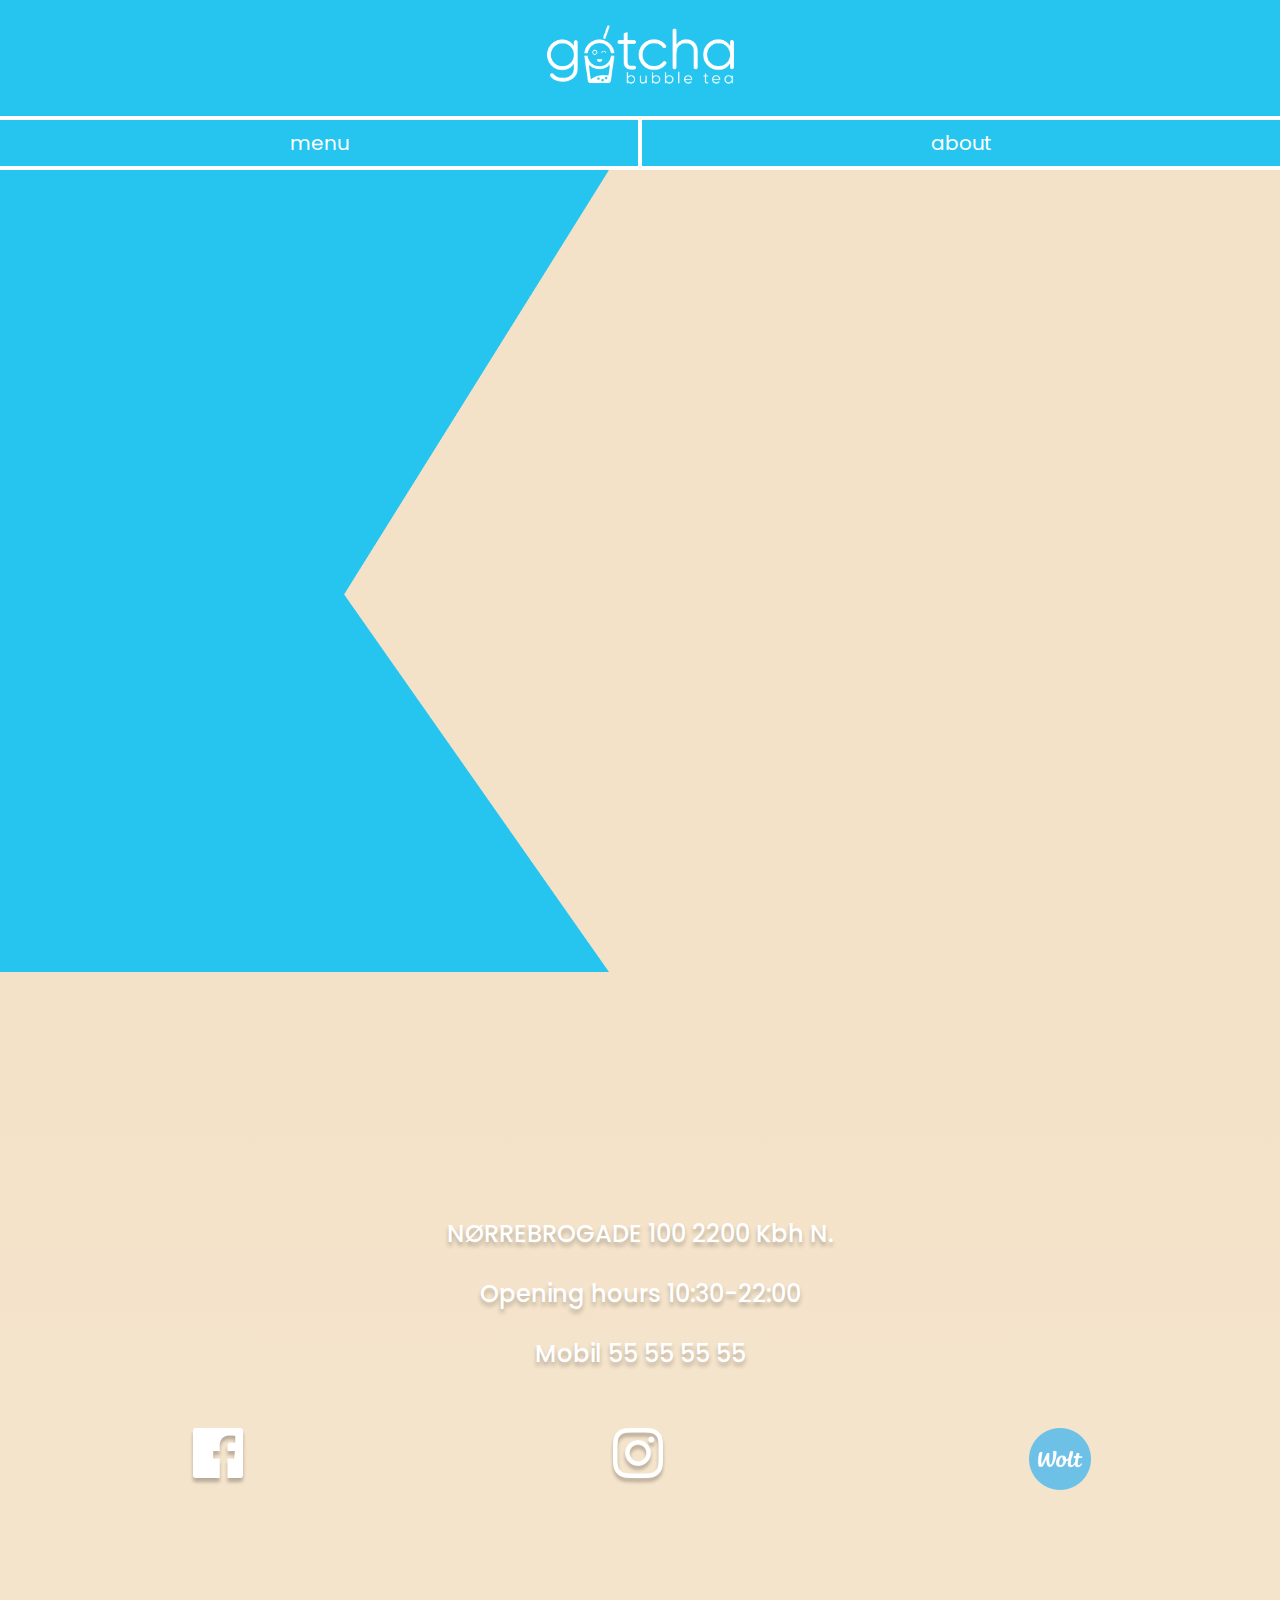
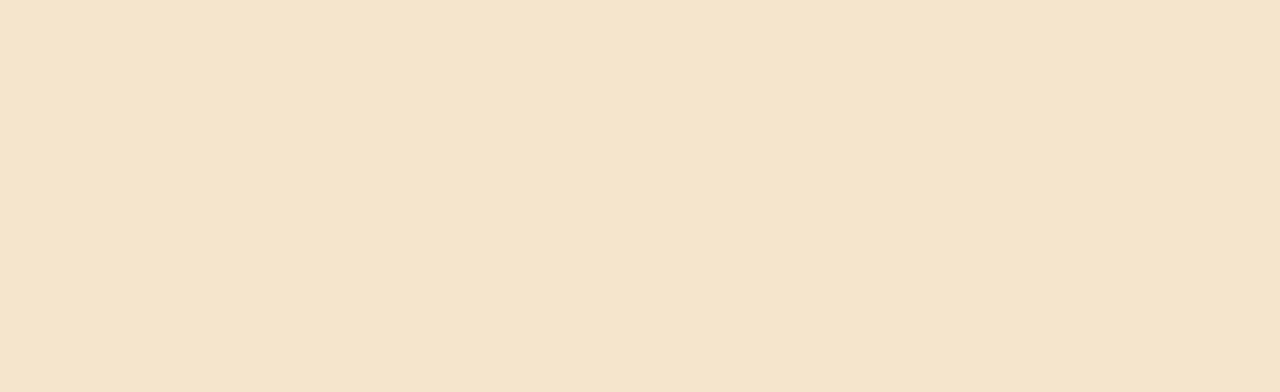
==== index.html @ 1136ea2b "video-section" ====
<!DOCTYPE html>
<html lang="en">
  <head>
    <meta charset="UTF-8" />
    <meta http-equiv="X-UA-Compatible" content="IE=edge" />
    <meta name="viewport" content="width=device-width, initial-scale=1.0" />
    <meta name="robots" content="noindex" />
    <link rel="preconnect" href="https://fonts.googleapis.com" />
    <link rel="preconnect" href="https://fonts.gstatic.com" crossorigin />
    <link
      href="https://fonts.googleapis.com/css2?family=Poppins&display=swap"
      rel="stylesheet"
    />

    <link rel="stylesheet" href="style.css" />
    <title>Gotcha Bubble Tea</title>
  </head>
  <body>
    <header>
      <div class="logo">
        <a href="#"><img src="images/gotcha_logo.png" alt="gotcha logo" /></a>
      </div>
      <div class="nav">
        <a class="menu" href="menu.html">menu</a>
        <a class="about" href="about.html">about</a>
      </div>
    </header>
    
    <main>
      <section class="video">
        <div class="blue_overlay">
          <p></p>
          <img src="images/blue_overlay.png" alt="" />
        </div>
        <!-- <img src="images/gotcha_store_front.png" alt="" /> -->
        <video autoplay muted loop>
          <source src="video/web_video.mp4" />
        </video>
      </section>
      <!--video END-->
    </main>

    <footer>
      <div class="gradient">
        <div class="information">
          <p>NØRREBROGADE 100 2200 Kbh N.</p>
          <p>Opening hours 10:30-22:00</p>
          <p>Mobil 55 55 55 55</p>
        </div>
        <div class="socials">
          <a href=""><img src="images/facebook.png" alt="facebook" /></a>
          <a href=""><img src="images/instagram.png" alt="instagram" /></a>
          <a href=""><img src="images/wolt-logo.png" alt="wolt" /></a>
        </div>
        <div class="map">
          <iframe
            src="https://www.google.com/maps/embed?pb=!1m18!1m12!1m3!1d2248.770672491142!2d12.549067351492369!3d55.692974703976596!2m3!1f0!2f0!3f0!3m2!1i1024!2i768!4f13.1!3m3!1m2!1s0x465253b87212df5d%3A0xa133a0688fe83d0d!2sGotcha%20Bubble%20Tea!5e0!3m2!1sen!2sdk!4v1653662484175!5m2!1sen!2sdk"
            width="600"
            height="450"
            style="border: 0"
            allowfullscreen=""
            loading="lazy"
            referrerpolicy="no-referrer-when-downgrade"
          ></iframe>
        </div>
      </div>
    </footer>
  </body>
</html>
---- style.css ----
* {
    margin: 0;
    padding: 0;
    box-sizing: border-box;
    font-family: "Poppins", sans-serif;
  }
  
  :root {
    --gotchaBlue: #25c5f0;
    --boardBlack: #1b1b1b;
    --white: #ffffff;
    --milkTea: #f4e2c8;
  }
  
  /* HEADER */
  body {
    background-color: var(--milkTea);
  }
  
  header {
    background-color: var(--gotchaBlue);
    border-bottom: 4px solid var(--white);
  }
  
  header .logo {
    display: flex;
    justify-content: center;
    width: 100%;
    border-bottom: 4px solid var(--white);
  }
  
  header img {
    width: 375px;
    padding: 0 5rem;
  }
  
  header a {
    text-decoration: none;
    color: var(--white);
  }
  
  header .nav {
    width: 100%;
    display: flex;
    justify-content: space-around;
  }
  
  header .nav a {
    font-size: 20px;
    padding: 0.5rem 0;
    width: 50%;
    display: flex;
    justify-content: space-around;
  }
  
  header .menu {
    border-right: 2px solid var(--white);
  }
  
  header .about {
    border-left: 2px solid var(--white);
  }

  /* FOOTER */

footer {
    background-image: url(images/wood.jpg);
    background-repeat: no-repeat;
    background-size: 200% 200%;
    color: white;
    font-family: "Poppins";
    font-style: normal;
    font-weight: 500;
    font-size: 24px;
    line-height: 36px;
    text-align: center;
  }
  
  footer .gradient {
    background: linear-gradient(
      180deg,
      var(--milkTea) 0%,
      rgba(255, 255, 255, 0.08) 30%
    );
    height: 100%;
  }
  
  footer .information {
    margin-top: 0.5rem;
    padding-top: 5rem;
    text-shadow: 0px 4px 4px rgba(0, 0, 0, 0.25);
    width: 65%;
    margin: 0 auto;
  }
  
  footer .information p {
    margin-bottom: 1.5rem;
  }
  
  footer .socials {
    display: flex;
    flex-direction: row;
    justify-content: space-around;
    gap: 2rem;
    padding: 2rem 1.5rem;
    width: 100%;
  }
  
  footer .map {
    margin: 0 2rem;
  }
  
  footer .map iframe {
    width: 100%;
  }
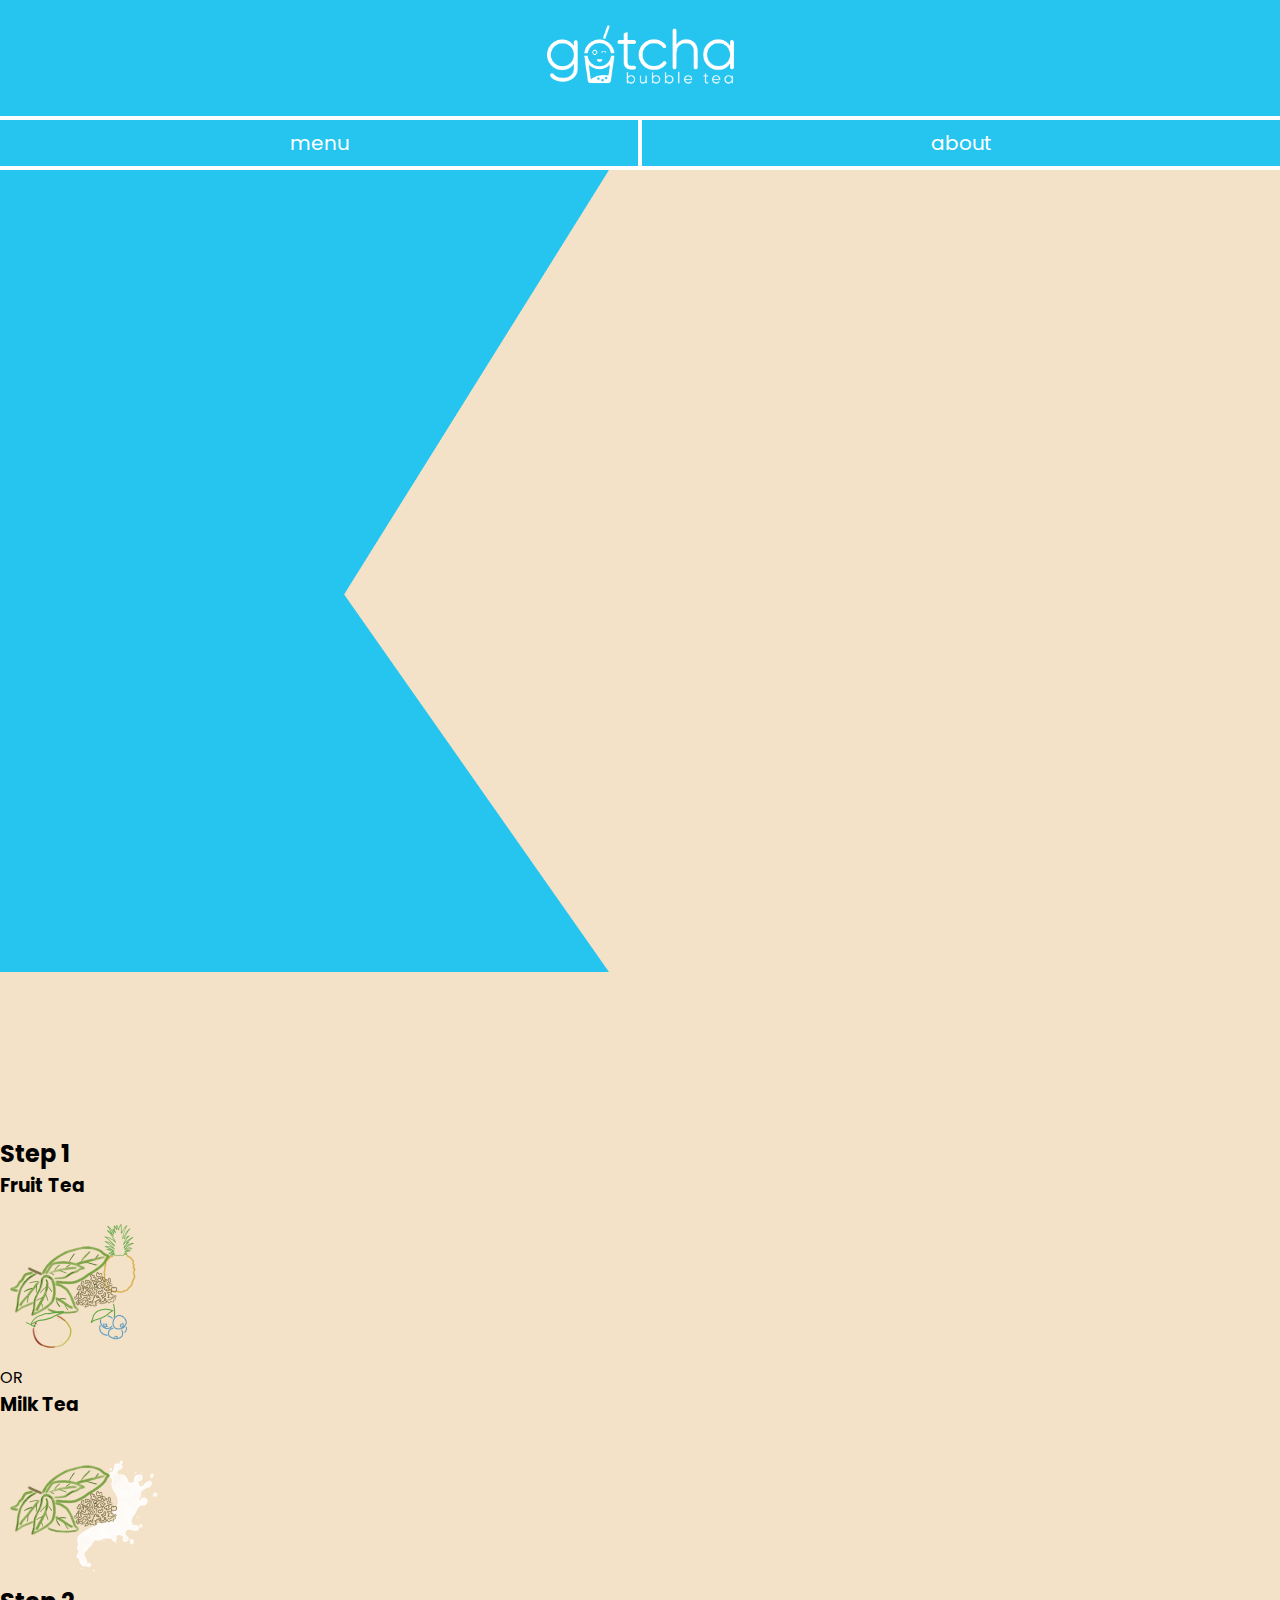
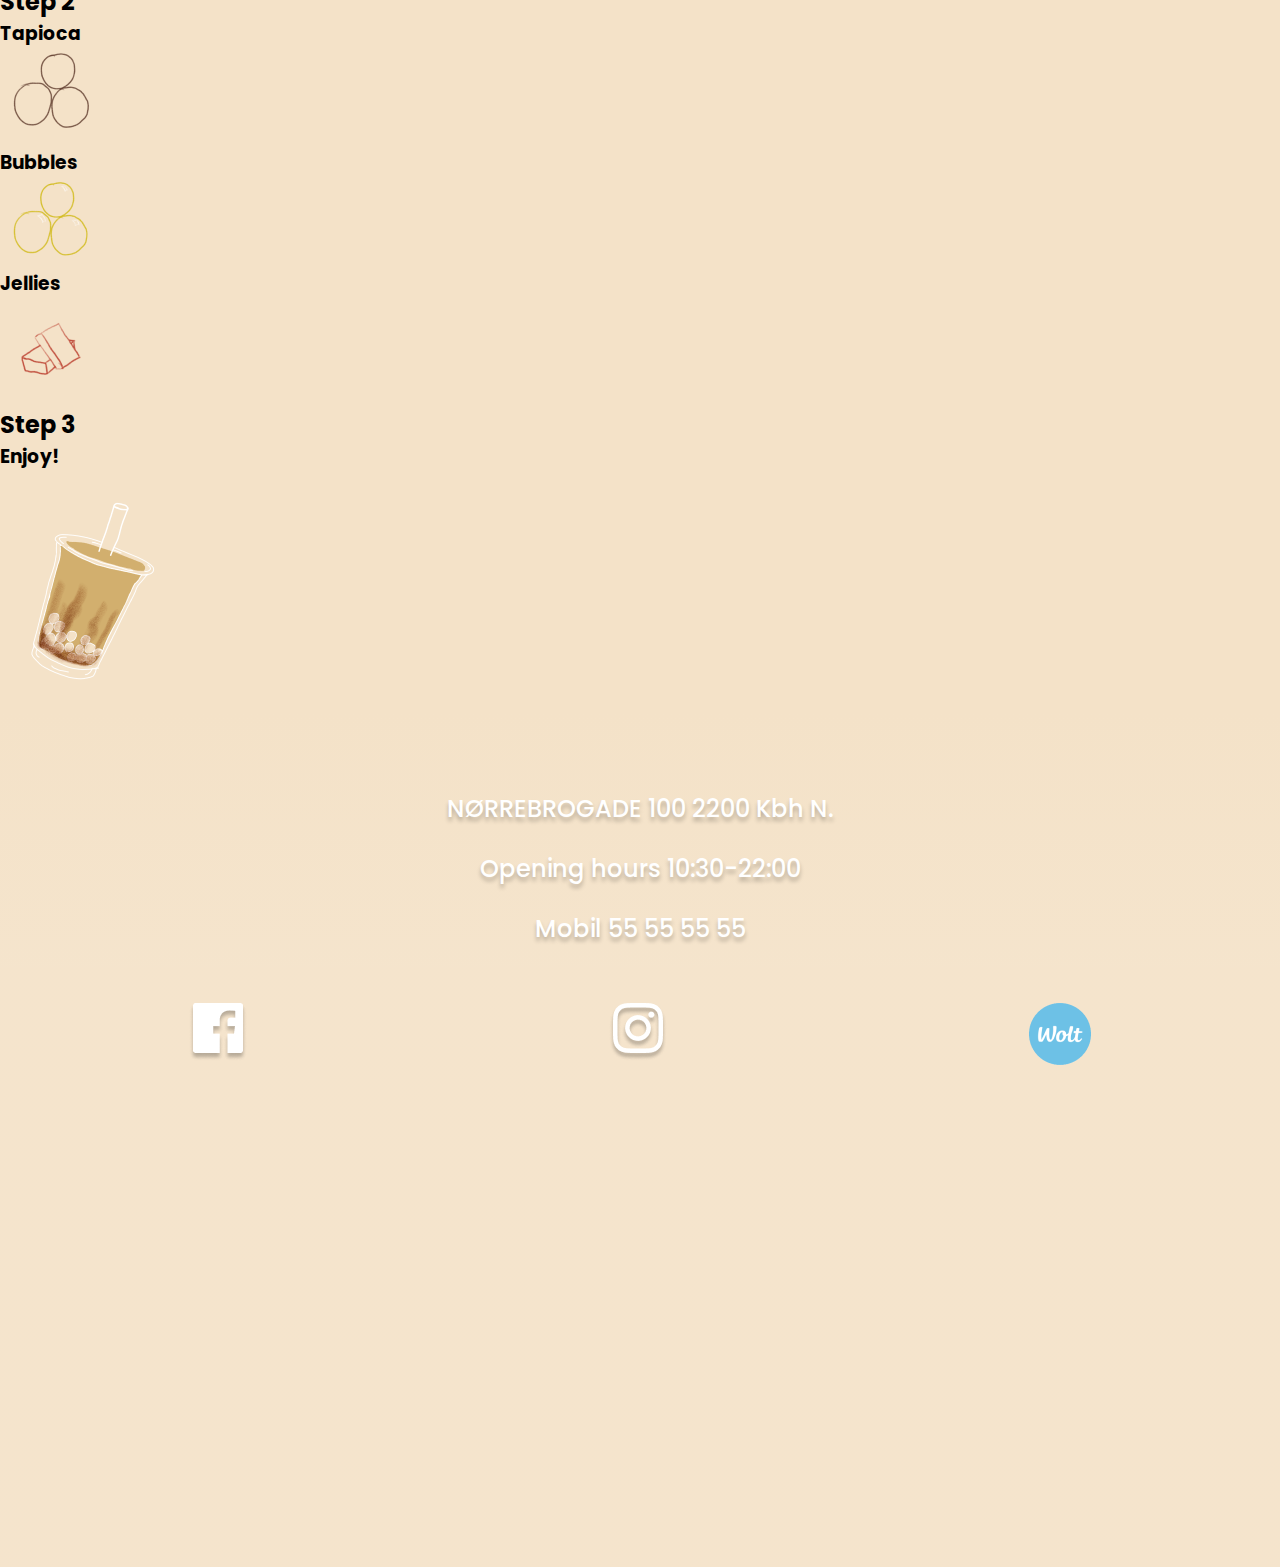
==== commit 4e3535e2: "how-it-works" ====
--- a/index.html
+++ b/index.html
@@ -25,7 +25,7 @@
         <a class="about" href="about.html">about</a>
       </div>
     </header>
-    
+
     <main>
       <section class="video">
         <div class="blue_overlay">
@@ -38,7 +38,82 @@
         </video>
       </section>
       <!--video END-->
+
+      <section class="how-it-works">
+        <!-- <div>
+          <img src="images/how_it_works.png" alt="" />
+        </div> -->
+        <div class="steps step1">
+          <div class="h_background h_step">
+            <h2>Step 1</h2>
+          </div>
+          <div class="fruit_milk">
+            <div>
+              <div class="">
+                <h3>Fruit Tea</h3>
+              </div>
+
+              <img src="images/fruit_tea.png" alt="fruit tea illustration" />
+            </div>
+            <span class="or">OR</span>
+            <div>
+              <div class="">
+                <h3>Milk Tea</h3>
+              </div>
+              <img src="images/milk_tea.png" alt="milk tea illustration" />
+            </div>
+          </div>
+        </div>
+
+        <div class="steps step2">
+          <div class="h_background h_step">
+            <h2>Step 2</h2>
+          </div>
+          <div class="toppings">
+            <div>
+              <div class="">
+                <h3>Tapioca</h3>
+              </div>
+
+              <img src="images/tapioca.png" alt="fruit tea illustration" />
+            </div>
+            <div>
+              <div class="">
+                <h3>Bubbles</h3>
+              </div>
+              <img src="images/peach_bubbles.png" alt="milk tea illustration" />
+            </div>
+            <div>
+              <div class="">
+                <h3>Jellies</h3>
+              </div>
+              <img
+                src="images/raspberry_jelly.png"
+                alt="milk tea illustration"
+              />
+            </div>
+          </div>
+        </div>
+
+        <div class="steps step3">
+          <div class="h_background h_step">
+            <h2>Step 3</h2>
+          </div>
+          <div class="enjoy">
+            <h3>Enjoy!</h3>
+            <img
+              src="images/enjoy_bubble_tea.png"
+              alt="bubble tea illustration"
+            />
+          </div>
+        </div>
+
+        <!--how-it-works END-->
+      </section>
+
     </main>
+
+
 
     <footer>
       <div class="gradient">
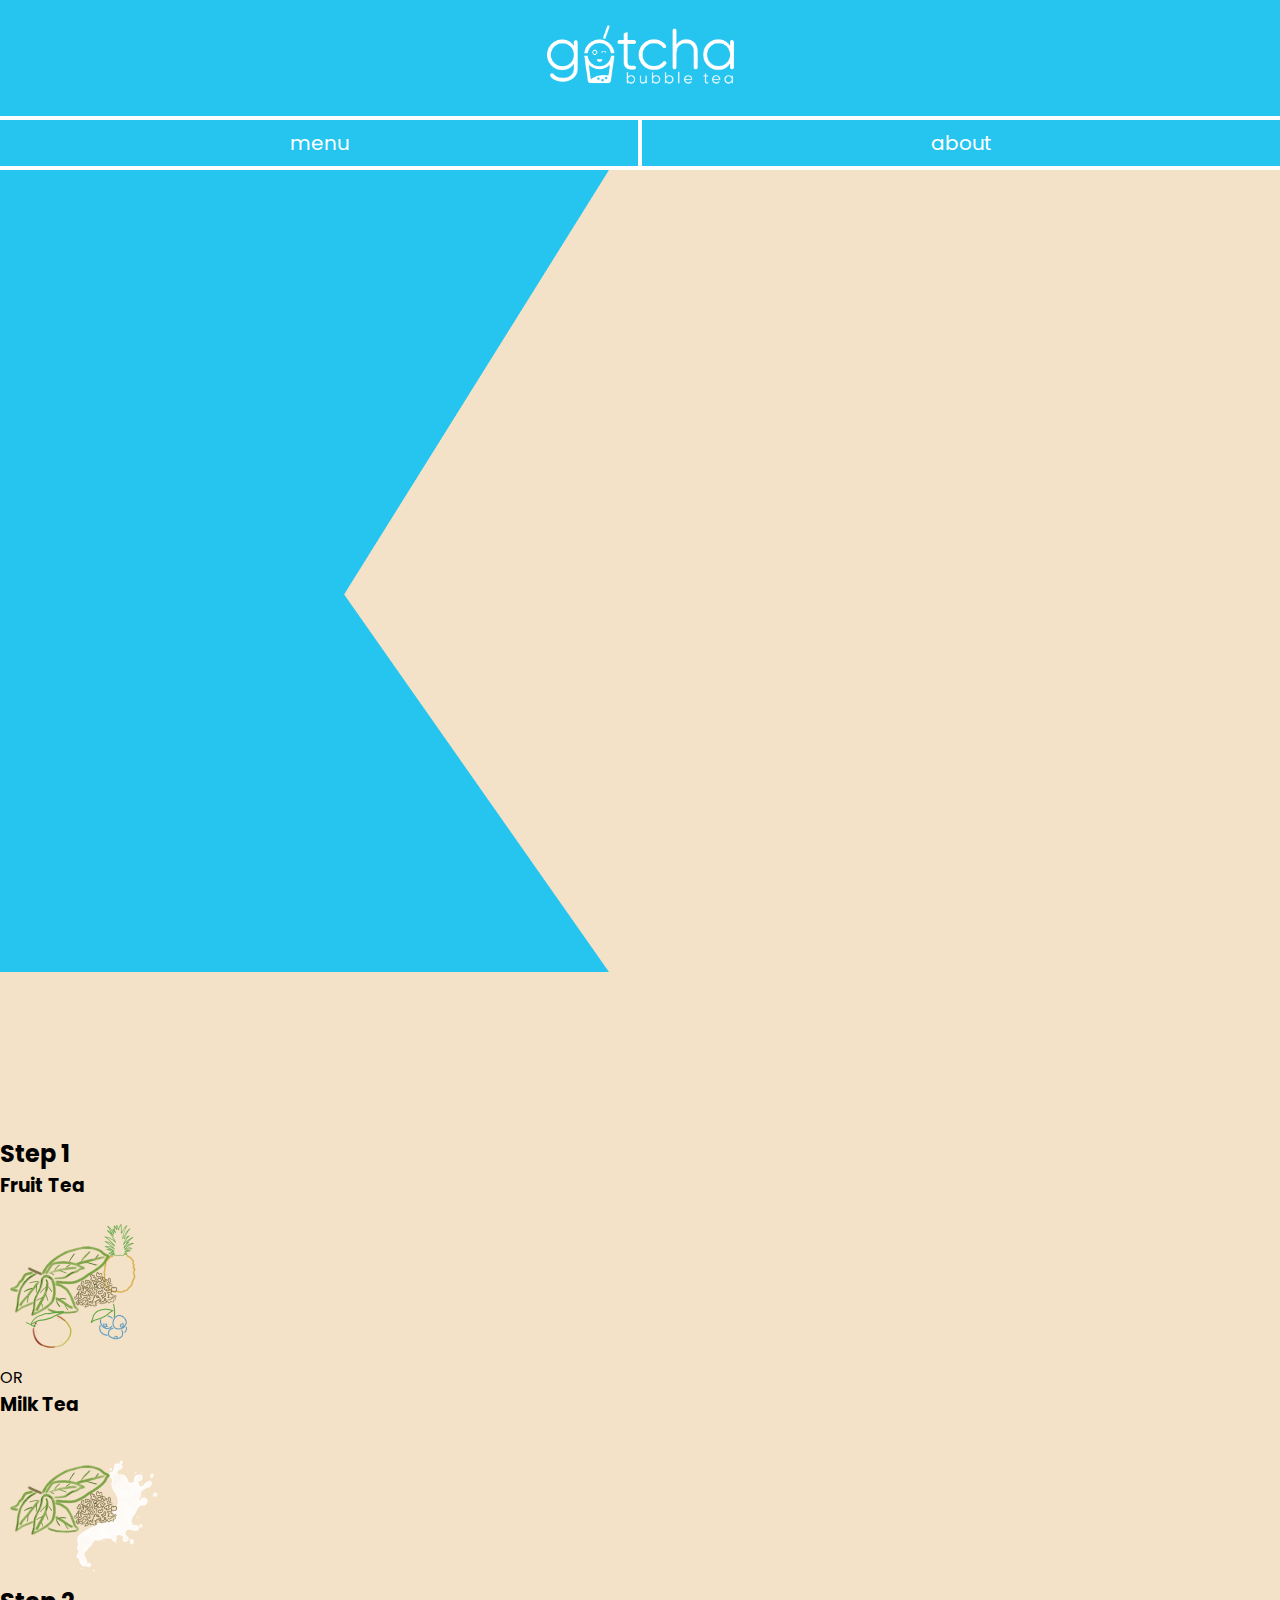
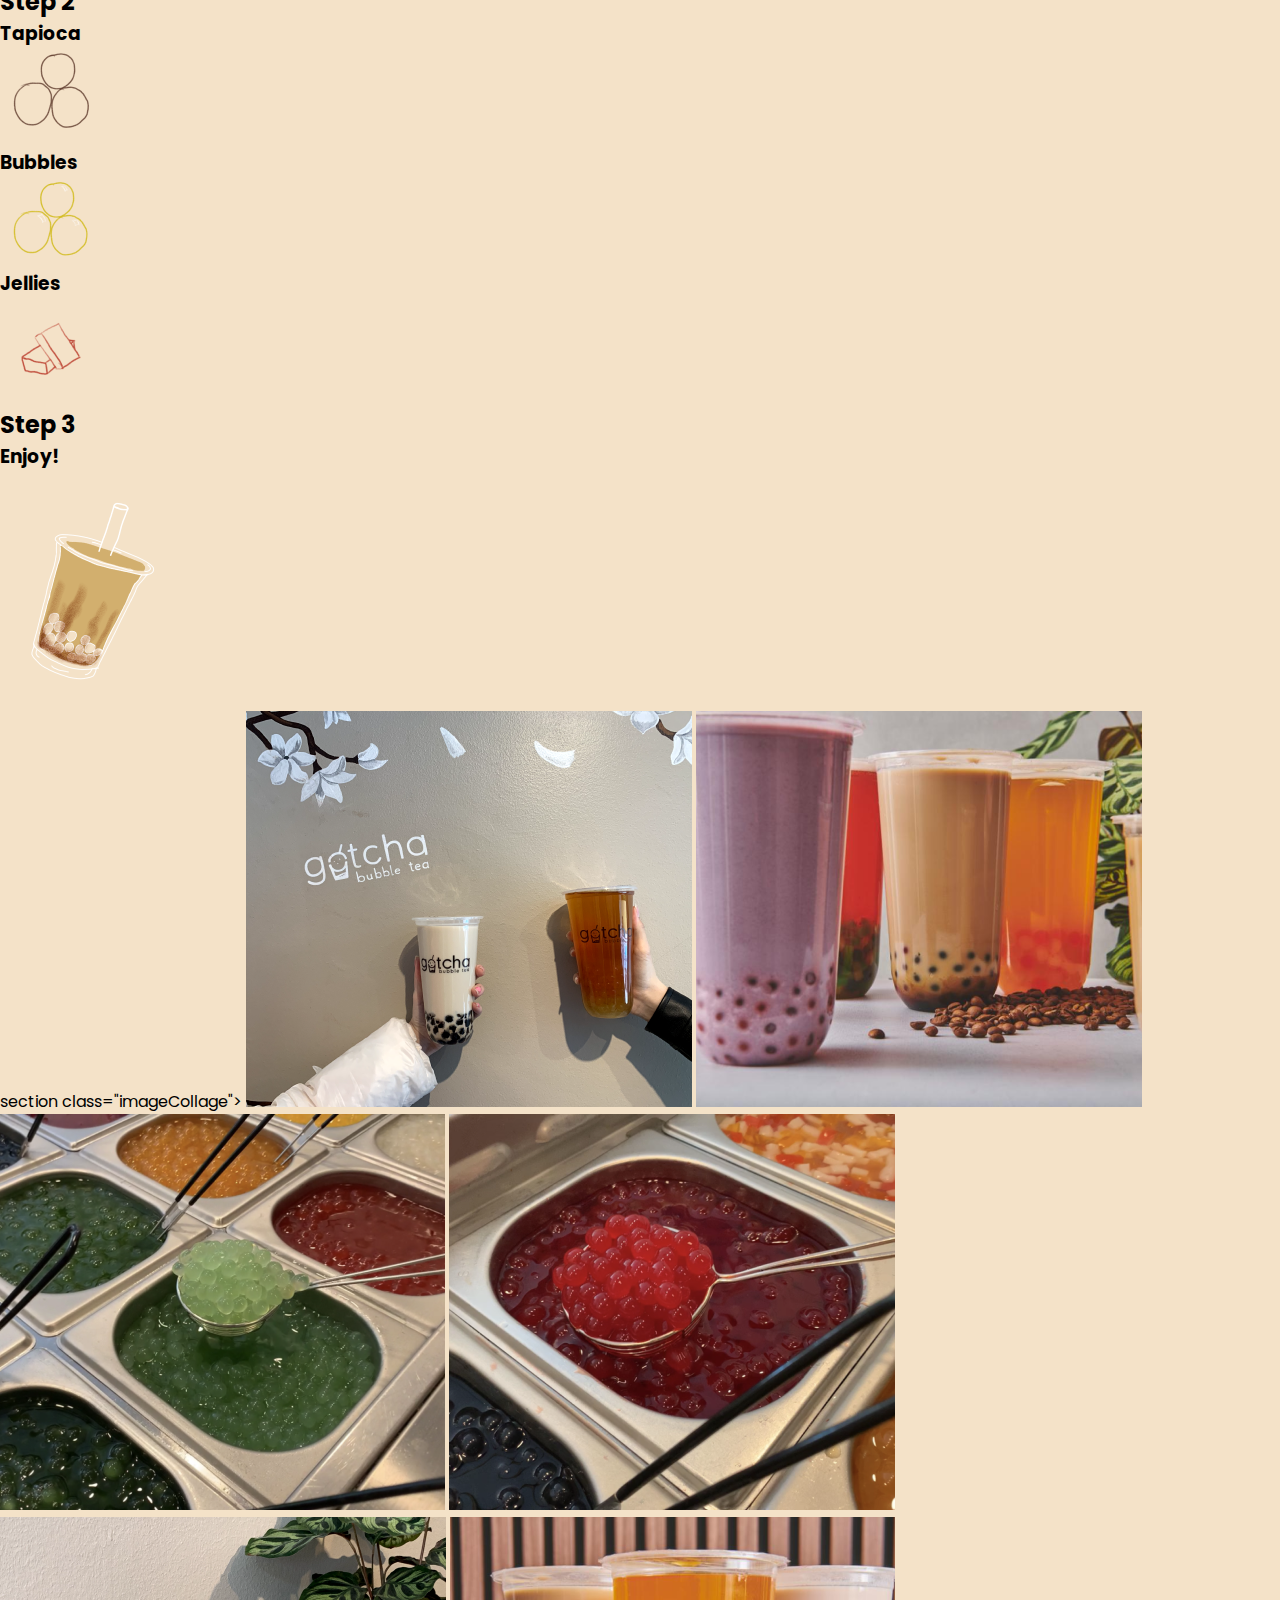
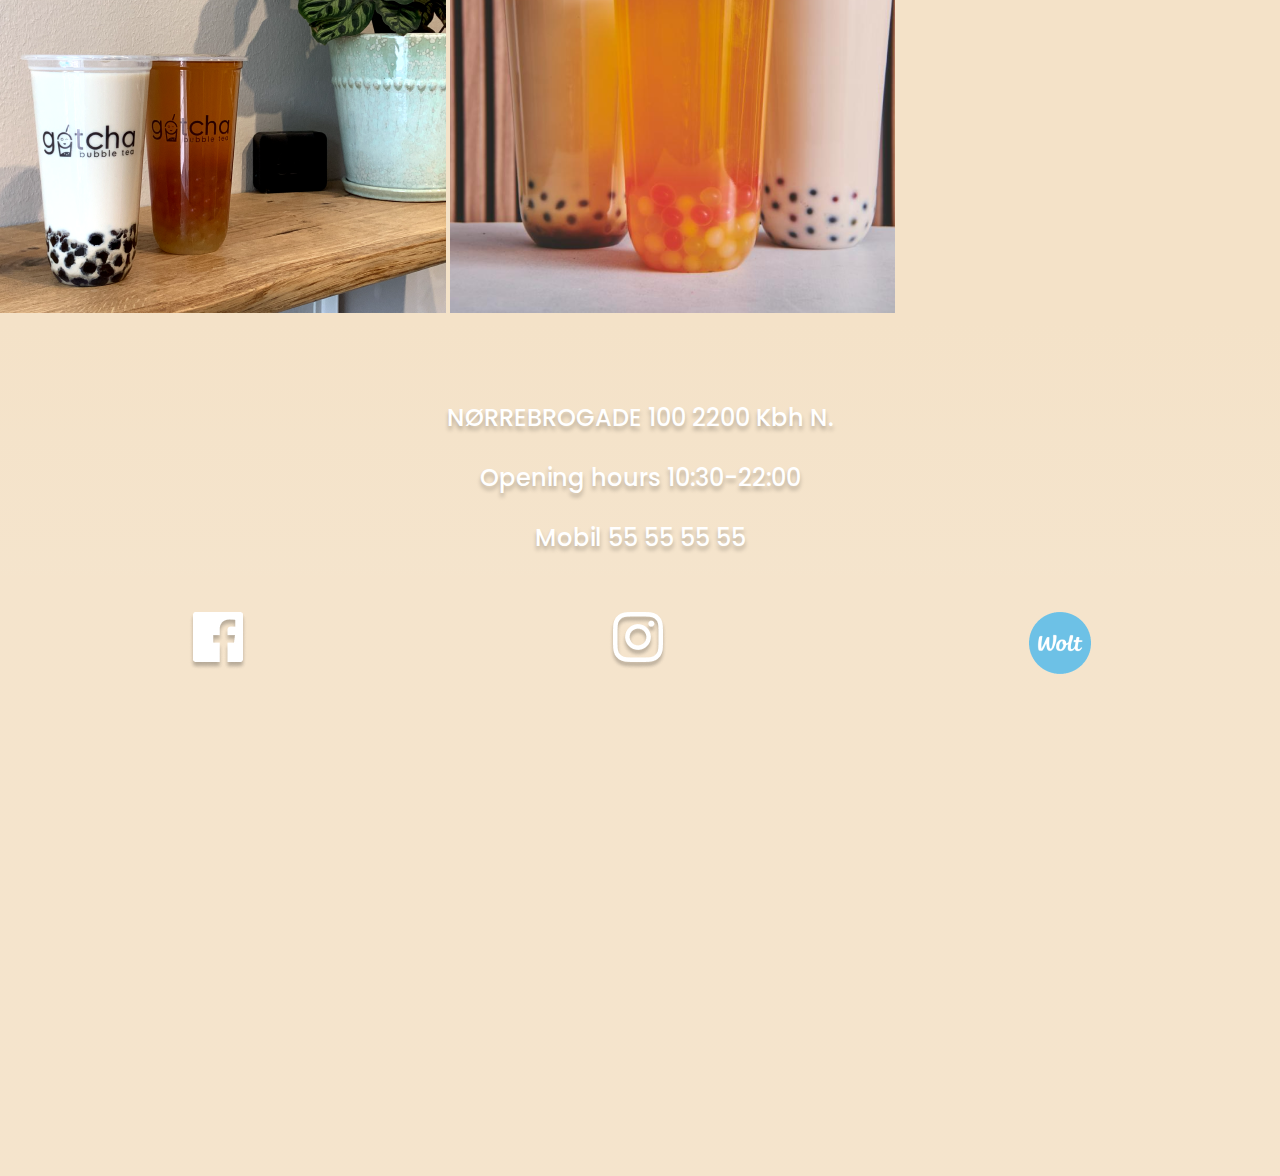
==== commit 36106998: "imageCollage" ====
--- a/index.html
+++ b/index.html
@@ -111,6 +111,16 @@
         <!--how-it-works END-->
       </section>
 
+      section class="imageCollage">
+        <img src="images/collage1.png" alt="" />
+        <img src="images/collage2.png" alt="" />
+        <img src="images/collage3.png" alt="" />
+        <img src="images/collage4.png" alt="" />
+        <img src="images/collage5.png" alt="" />
+        <img src="images/collage6.png" alt="" />
+      </section>
+      <!--imageCollage END-->
+
     </main>
 
 
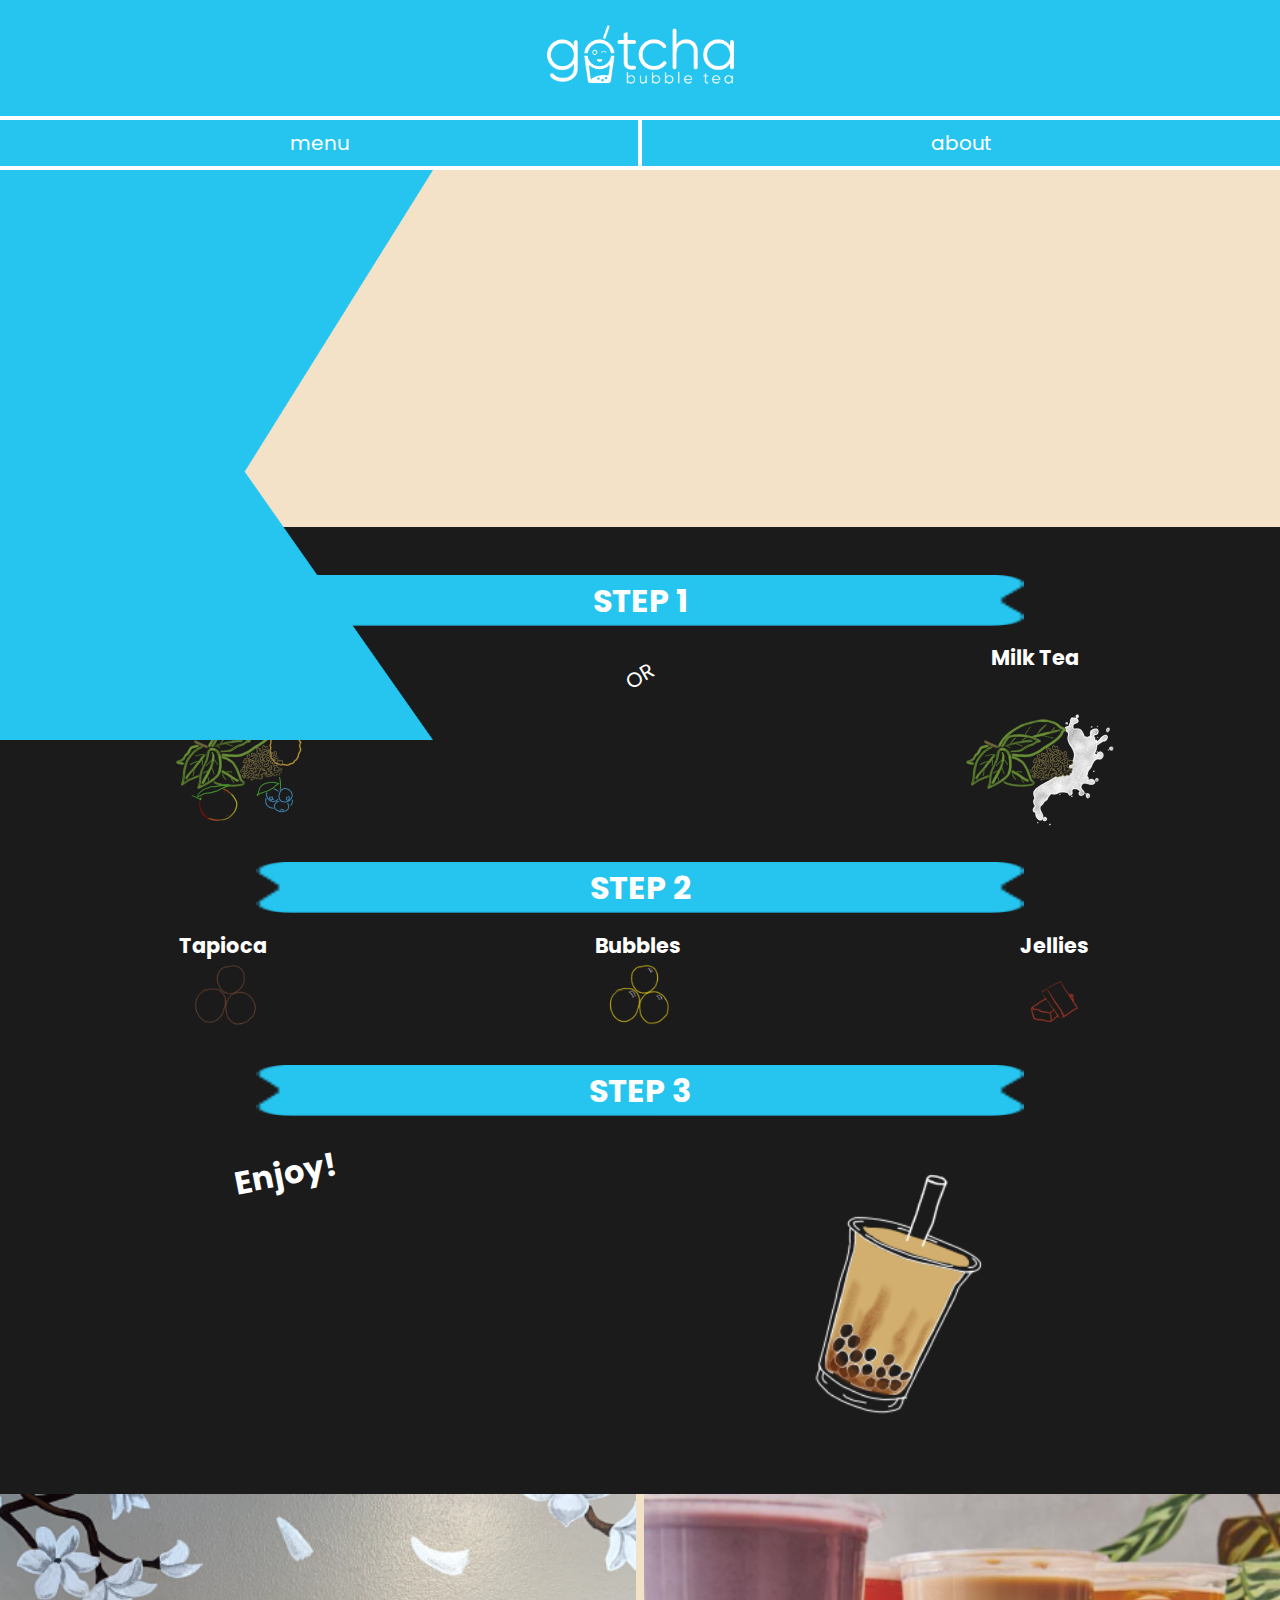
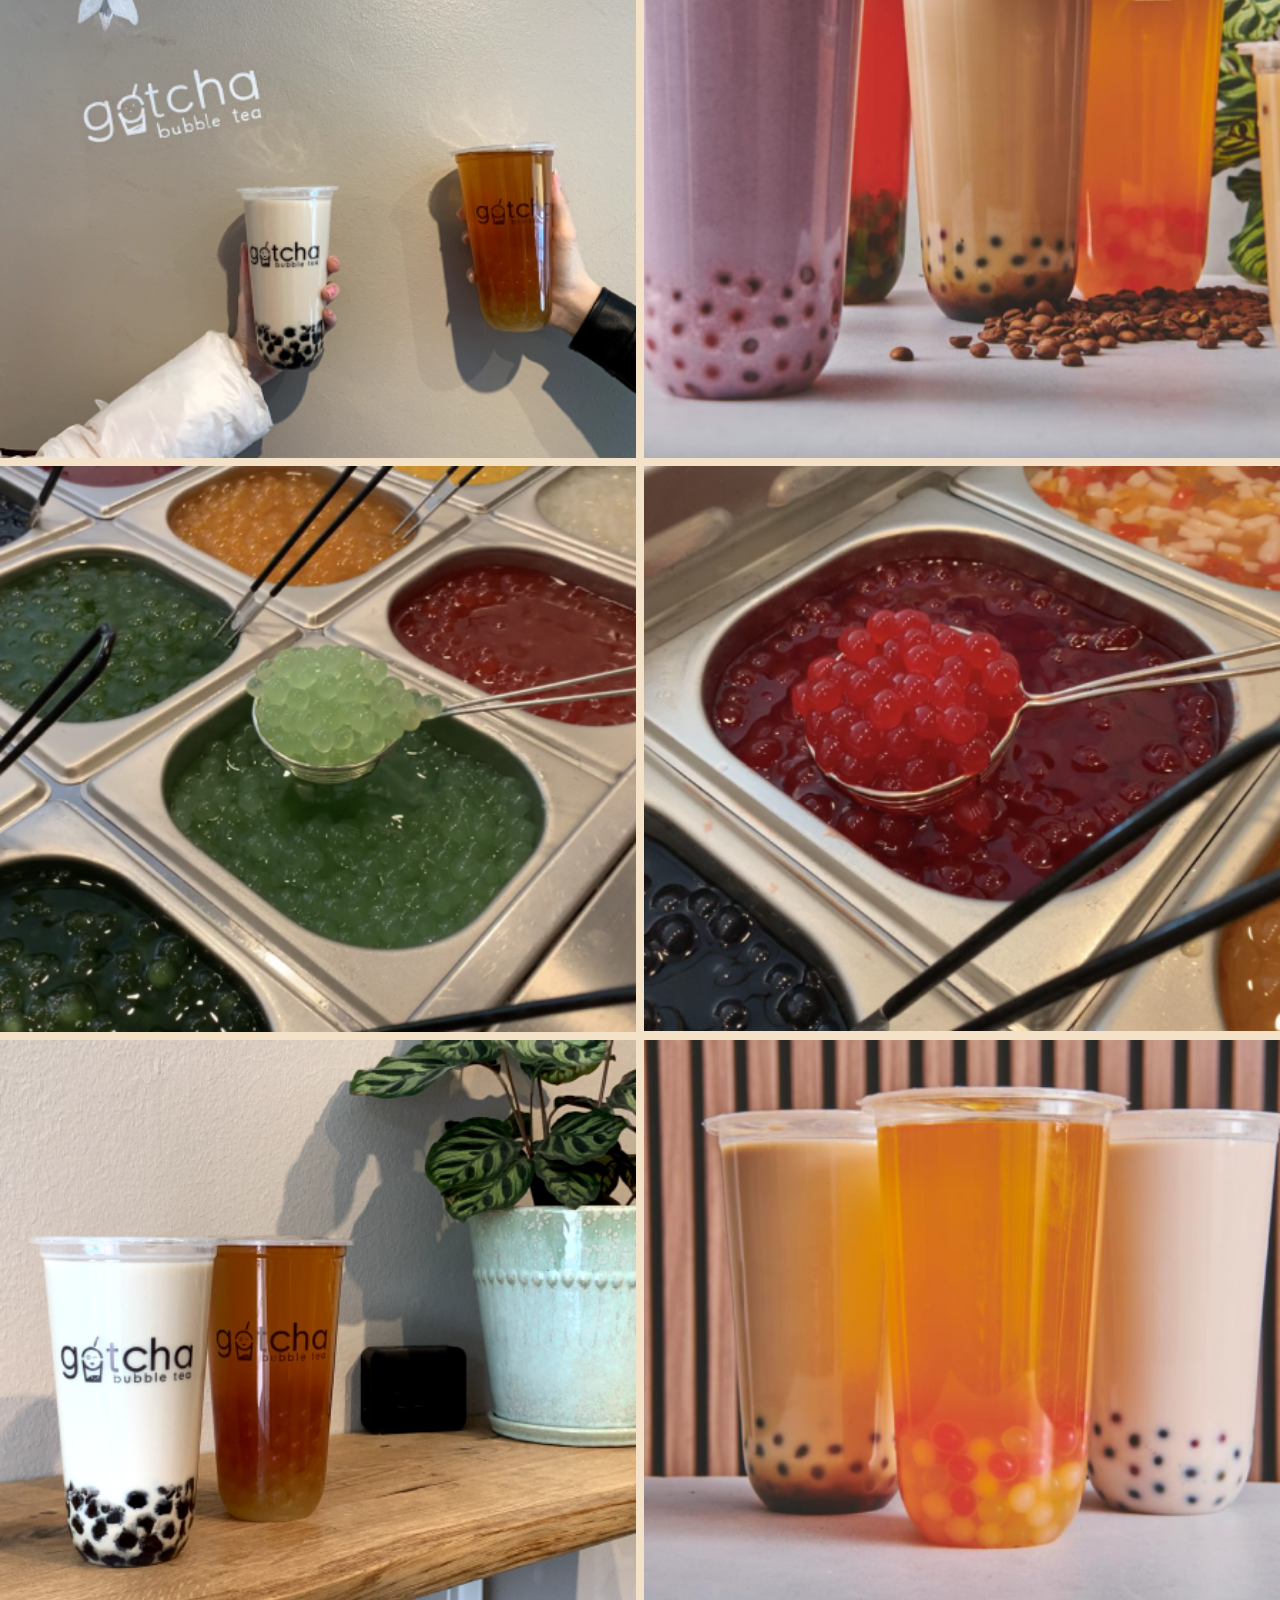
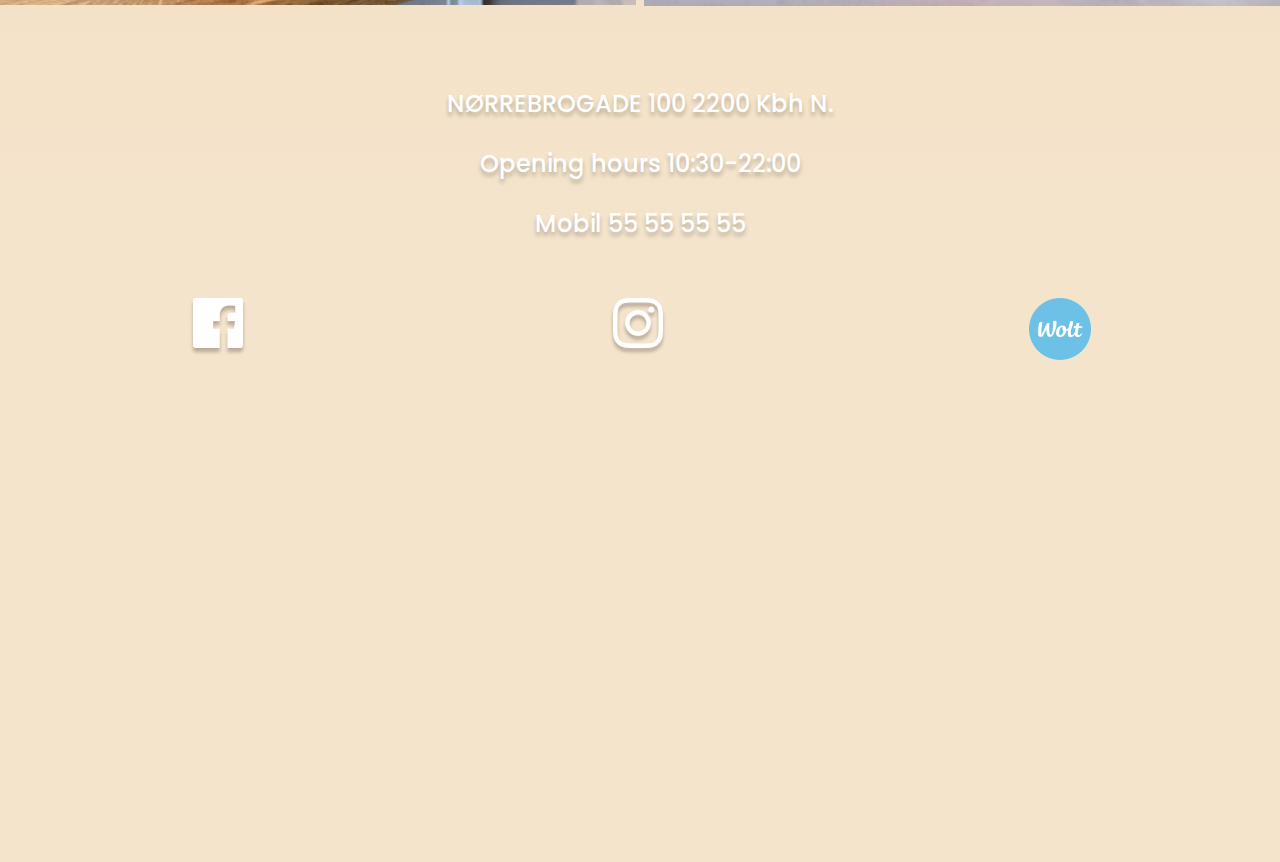
==== commit f0e097c4: "front page mobile styling" ====
--- a/index.html
+++ b/index.html
@@ -111,7 +111,7 @@
         <!--how-it-works END-->
       </section>
 
-      section class="imageCollage">
+      <section class="imageCollage">
         <img src="images/collage1.png" alt="" />
         <img src="images/collage2.png" alt="" />
         <img src="images/collage3.png" alt="" />
@@ -120,10 +120,7 @@
         <img src="images/collage6.png" alt="" />
       </section>
       <!--imageCollage END-->
-
     </main>
-
-
 
     <footer>
       <div class="gradient">
@@ -139,6 +136,7 @@
         </div>
         <div class="map">
           <iframe
+            title="googlemaps"
             src="https://www.google.com/maps/embed?pb=!1m18!1m12!1m3!1d2248.770672491142!2d12.549067351492369!3d55.692974703976596!2m3!1f0!2f0!3f0!3m2!1i1024!2i768!4f13.1!3m3!1m2!1s0x465253b87212df5d%3A0xa133a0688fe83d0d!2sGotcha%20Bubble%20Tea!5e0!3m2!1sen!2sdk!4v1653662484175!5m2!1sen!2sdk"
             width="600"
             height="450"
--- a/style.css
+++ b/style.css
@@ -60,6 +60,146 @@
   header .about {
     border-left: 2px solid var(--white);
   }
+
+/* MAIN */
+
+/* VIDEO */
+
+main .blue_overlay {
+  position: absolute;
+  z-index: 1;
+}
+
+main .blue_overlay img {
+  position: absolute;
+  width: auto;
+
+  max-height: 570px;
+}
+
+main video {
+  position: relative;
+  width: 100%;
+  height: auto;
+  min-height: 350px;
+  max-height: 570px;
+
+  object-fit: cover;
+}
+
+/* main .video img {
+  width: 150%;
+  overflow: hidden;
+} */
+
+/* HOW IT WORKS */
+
+main .how-it-works {
+  background-color: var(--boardBlack);
+  color: var(--white);
+  display: flex;
+  flex-direction: column;
+  align-items: center;
+  text-align: center;
+  padding: 3rem 0;
+}
+
+main .step1 {
+  width: 100%;
+}
+
+main .fruit_milk {
+  display: flex;
+  flex-direction: row;
+  padding: 0 1rem 1.5rem;
+  width: 100%;
+  justify-content: space-around;
+}
+
+main .h_background {
+  background-image: url(images/heading_background.png);
+  background-repeat: no-repeat;
+  background-size: 100% 100%;
+  padding: 0.1rem;
+  margin: 0.8rem;
+}
+
+main .h_step {
+  width: 60%;
+  margin: 0 auto 1rem;
+}
+
+main h2 {
+  /* background-image: url(images/heading_background.png);
+  background-repeat: no-repeat;
+  background-size: 100% 100%;
+  padding: 0.1rem; */
+  text-transform: uppercase;
+  font-size: 2rem;
+}
+
+main .how-it-works h3 {
+  font-size: 1.3rem;
+}
+
+.or {
+  position: relative;
+  width: 2rem;
+  height: 2rem;
+  transform: rotate(-30deg);
+  margin-top: 1.1rem;
+  font-size: 1.3rem;
+}
+
+main .step2 {
+  width: 100%;
+}
+
+.step2 img {
+  width: 80%;
+}
+
+main .toppings {
+  width: 100%;
+  display: flex;
+  flex-direction: row;
+  justify-content: space-around;
+  padding: 0 1rem;
+}
+
+main .step3 {
+  width: 100%;
+  padding-top: 1rem;
+}
+
+main .enjoy {
+  display: flex;
+  flex-direction: row;
+  justify-content: space-around;
+  padding: 0 3rem;
+}
+
+main .enjoy h3 {
+  transform: rotate(-11deg);
+  font-size: 2rem;
+  padding-top: 1rem;
+}
+
+main .enjoy img {
+  width: 250px;
+}
+
+/* IMAGE COLLAGE */
+main .imageCollage {
+  display: grid;
+  grid-template-columns: 1fr 1fr;
+  gap: 0.5rem;
+}
+
+main .imageCollage img {
+  width: 100%;
+}
+
 
   /* FOOTER */
 
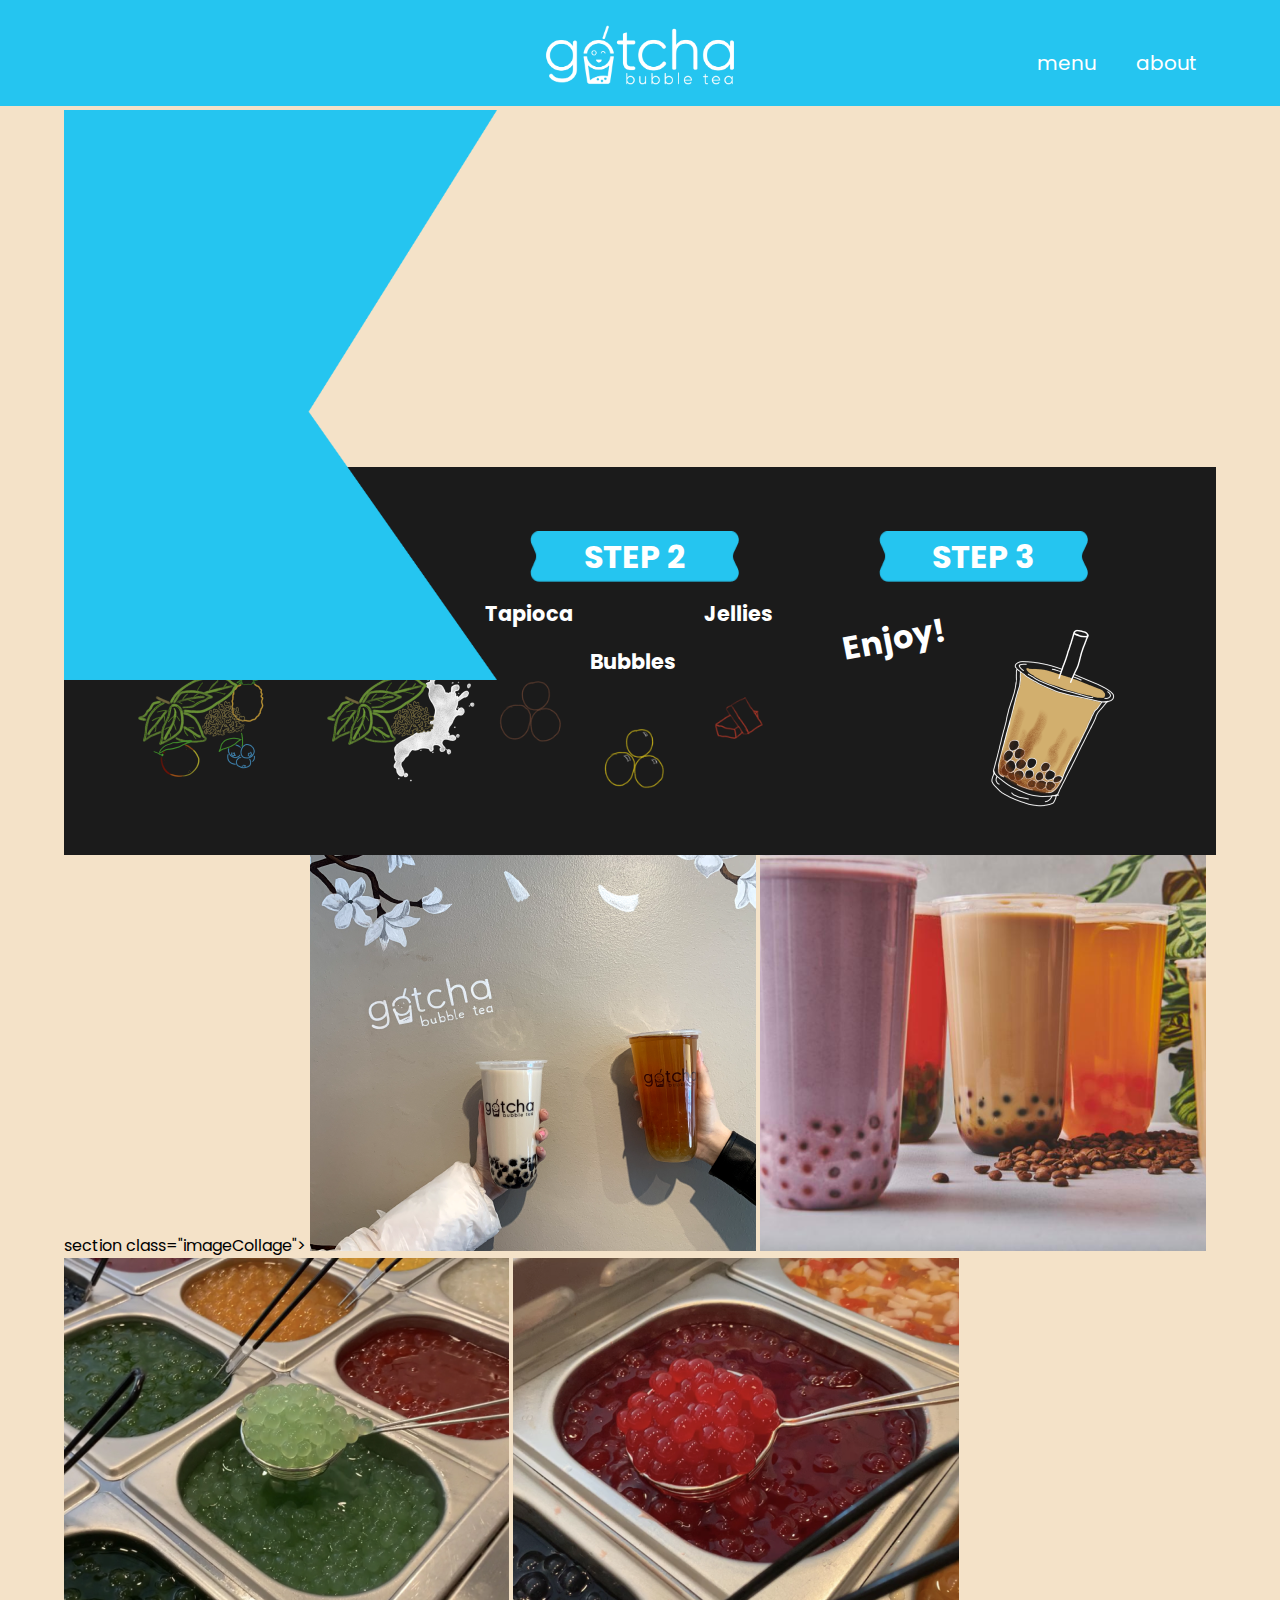
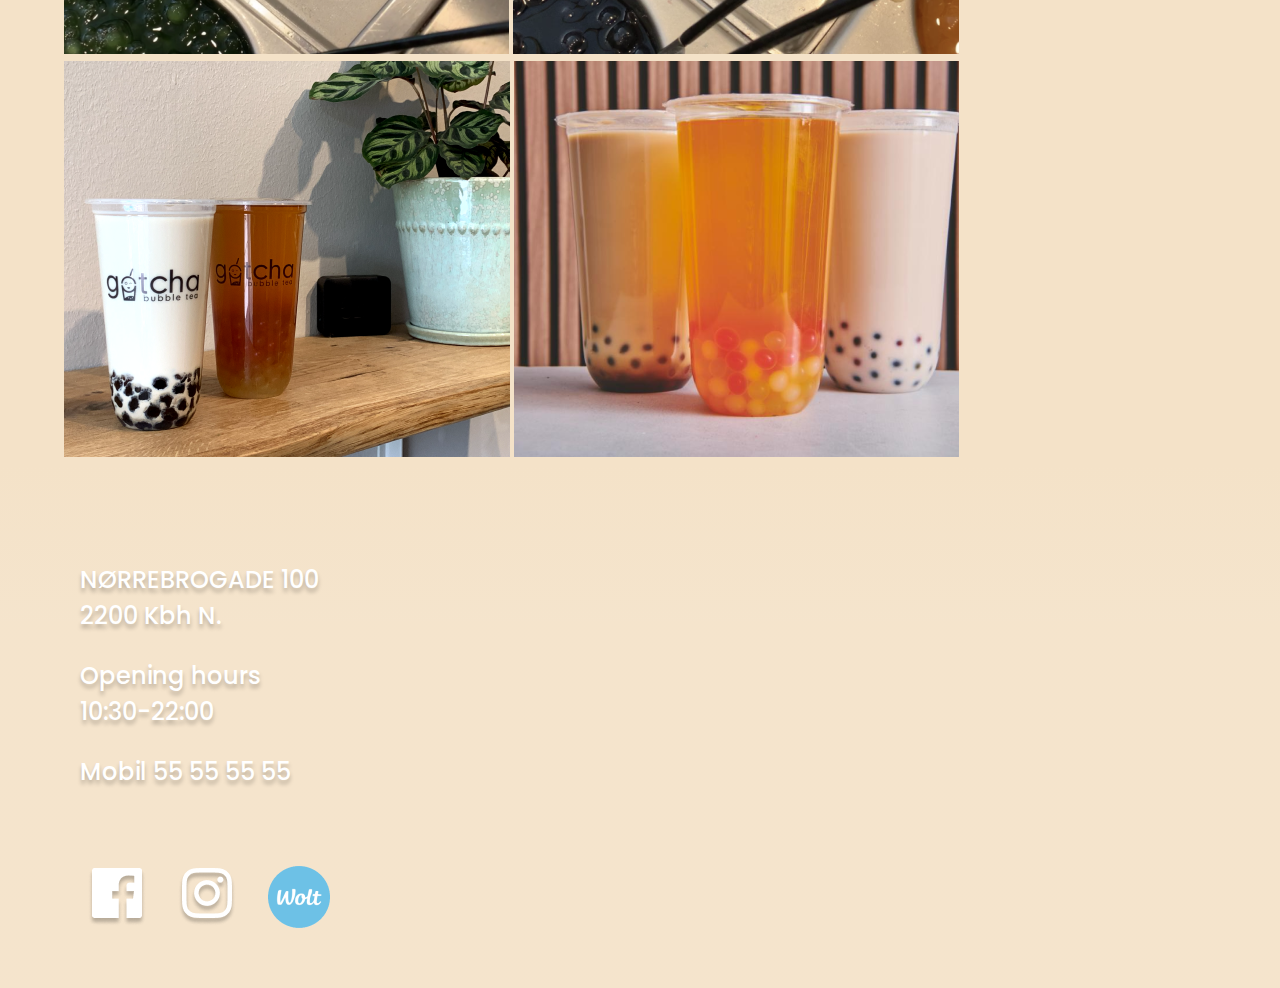
==== commit 61ef5c7f: "init" ====
--- a/index.html
+++ b/index.html
@@ -111,7 +111,7 @@
         <!--how-it-works END-->
       </section>
 
-      <section class="imageCollage">
+      section class="imageCollage">
         <img src="images/collage1.png" alt="" />
         <img src="images/collage2.png" alt="" />
         <img src="images/collage3.png" alt="" />
@@ -121,6 +121,8 @@
       </section>
       <!--imageCollage END-->
     </main>
+
+
 
     <footer>
       <div class="gradient">
@@ -136,7 +138,6 @@
         </div>
         <div class="map">
           <iframe
-            title="googlemaps"
             src="https://www.google.com/maps/embed?pb=!1m18!1m12!1m3!1d2248.770672491142!2d12.549067351492369!3d55.692974703976596!2m3!1f0!2f0!3f0!3m2!1i1024!2i768!4f13.1!3m3!1m2!1s0x465253b87212df5d%3A0xa133a0688fe83d0d!2sGotcha%20Bubble%20Tea!5e0!3m2!1sen!2sdk!4v1653662484175!5m2!1sen!2sdk"
             width="600"
             height="450"
--- a/style.css
+++ b/style.css
@@ -252,4 +252,131 @@
   
   footer .map iframe {
     width: 100%;
-  }+  }
+
+  /* MEDIA QUERY */
+
+@media screen and (min-width: 1080px) {
+  /* HEADER  */
+
+  header {
+    height: 110px;
+    border-bottom: 4px solid var(--milkTea);
+  }
+
+  header .logo,
+  header .menu,
+  header .about {
+    border: none;
+  }
+
+  .logo img {
+    width: auto;
+    height: 110px;
+  }
+
+  header {
+    background-color: var(--gotchaBlue);
+    height: 110px;
+    display: flex;
+    justify-content: space-evenly;
+  }
+
+  header .nav {
+    display: flex;
+    flex-direction: row;
+    justify-content: space-between;
+    width: 200px;
+    position: absolute;
+    right: 5vw;
+    top: 40px;
+  }
+
+  .nav a {
+    display: block;
+  }
+
+  .nav a:hover {
+    text-decoration: underline;
+  }
+
+  /* MAIN */
+
+  main {
+    width: 90%;
+    margin: 0 auto;
+  }
+
+  /* HOW IT WORKS */
+
+  main .how-it-works {
+    flex-direction: row;
+    align-items: baseline;
+    padding: 3rem 3rem 1.5rem;
+  }
+
+  main .step1,
+  main .step2,
+  main .step3 {
+    width: 33%;
+  }
+
+  main .enjoy img {
+    width: 200px;
+  }
+
+  main .toppings img {
+    margin-top: 3rem;
+  }
+
+  main .toppings div:nth-child(2) {
+    margin-top: 3rem;
+  }
+
+  /* IMAGE COLLAGE */
+  main .imageCollage {
+    margin: 1rem 0;
+    grid-template-columns: 1fr 1fr 1fr;
+    gap: 0.5rem;
+  }
+
+  /* FOOTER */
+
+  footer .gradient {
+    padding: 0 5%;
+
+    display: grid;
+    text-align: left;
+    grid-template-columns: 1fr 2fr;
+  }
+
+  footer .information {
+    align-self: center;
+    margin-left: 1rem;
+  }
+
+  footer .socials {
+    order: 3;
+    padding-top: 1rem;
+    width: 80%;
+    align-items: center;
+    justify-content: flex-start;
+  }
+
+  footer .map {
+    order: 2;
+    grid-area: 1 / 2 / span 2 / span 1;
+    padding: 3rem 0 1rem;
+  }
+
+  main .bubble_tea {
+    margin: 0 5rem;
+  }
+}
+
+@media screen and (max-width: 1010px) {
+  main .blue_overlay img {
+    display: none;
+  }
+
+}
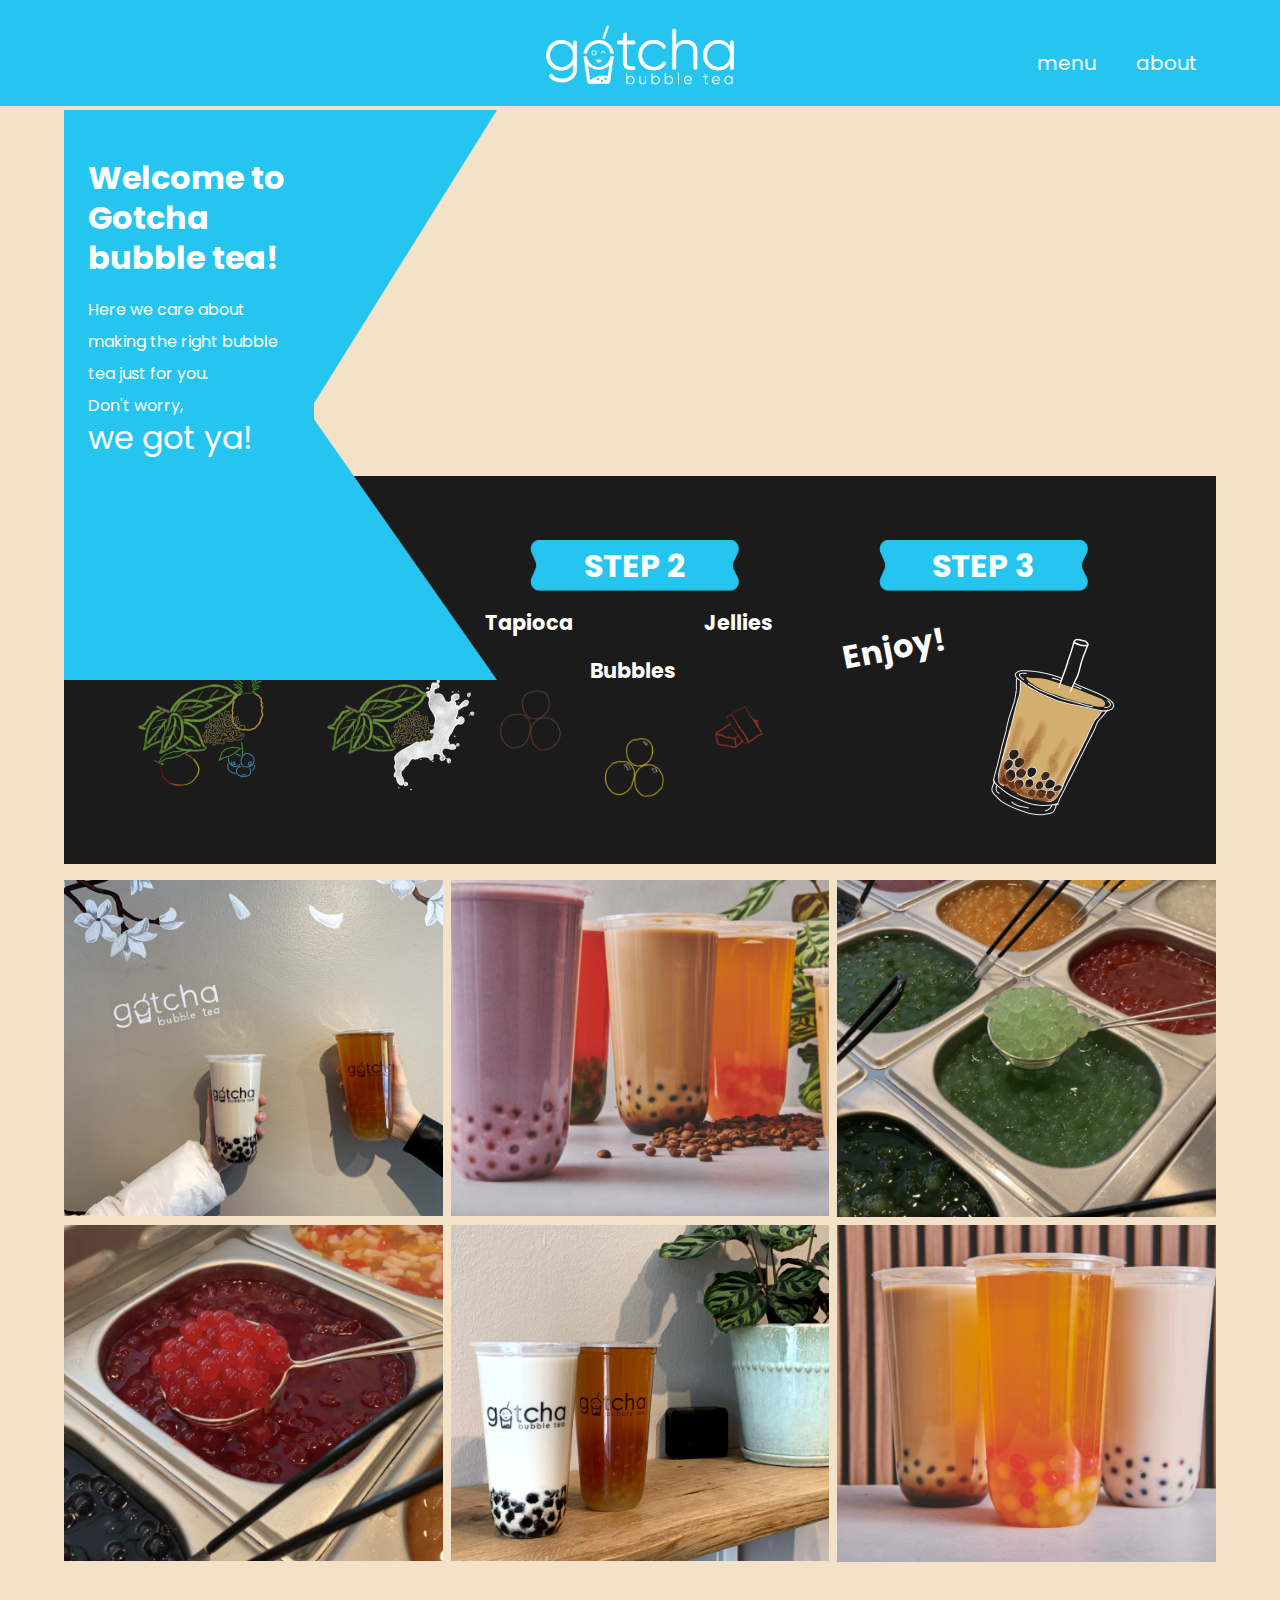
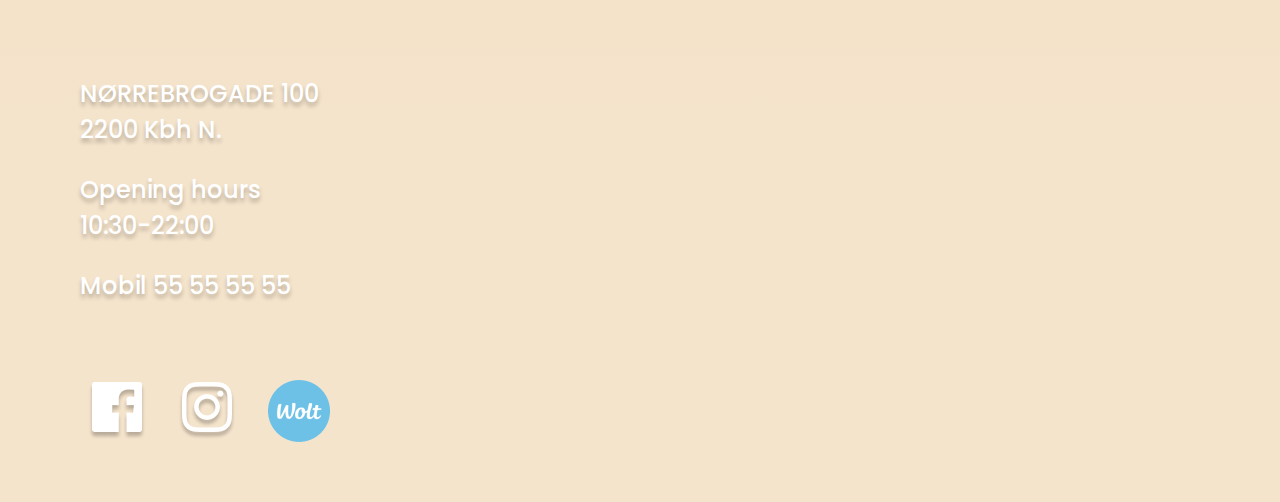
==== commit 59fa0bb7: "blue overlay positioned" ====
--- a/index.html
+++ b/index.html
@@ -20,29 +20,32 @@
       <div class="logo">
         <a href="#"><img src="images/gotcha_logo.png" alt="gotcha logo" /></a>
       </div>
-      <div class="nav">
+      <nav>
         <a class="menu" href="menu.html">menu</a>
         <a class="about" href="about.html">about</a>
-      </div>
+      </nav>
     </header>
 
     <main>
       <section class="video">
         <div class="blue_overlay">
-          <p></p>
+          <div class="overlay_text">
+            <h1>Welcome to Gotcha bubble tea!</h1>
+            <p>
+              Here we care about making the right bubble tea just for you.
+              <br />
+              Don't worry, <br /><span>we got ya!</span>
+            </p>
+          </div>
           <img src="images/blue_overlay.png" alt="" />
         </div>
-        <!-- <img src="images/gotcha_store_front.png" alt="" /> -->
         <video autoplay muted loop>
           <source src="video/web_video.mp4" />
         </video>
       </section>
       <!--video END-->
 
-      <section class="how-it-works">
-        <!-- <div>
-          <img src="images/how_it_works.png" alt="" />
-        </div> -->
+      <div class="how-it-works">
         <div class="steps step1">
           <div class="h_background h_step">
             <h2>Step 1</h2>
@@ -107,22 +110,19 @@
             />
           </div>
         </div>
+      </div>
+      <!--how-it-works END-->
 
-        <!--how-it-works END-->
-      </section>
-
-      section class="imageCollage">
-        <img src="images/collage1.png" alt="" />
-        <img src="images/collage2.png" alt="" />
-        <img src="images/collage3.png" alt="" />
-        <img src="images/collage4.png" alt="" />
-        <img src="images/collage5.png" alt="" />
-        <img src="images/collage6.png" alt="" />
-      </section>
+      <div class="imageCollage">
+        <img src="images/collage1.png" alt="two people holding bubble teas" />
+        <img src="images/collage2.png" alt="4 different bubbles teas" />
+        <img src="images/collage3.png" alt="green bubbles" />
+        <img src="images/collage4.png" alt="red bubbles" />
+        <img src="images/collage5.png" alt="two bubble teas" />
+        <img src="images/collage6.png" alt="three bubble teas" />
+      </div>
       <!--imageCollage END-->
     </main>
-
-
 
     <footer>
       <div class="gradient">
@@ -138,6 +138,7 @@
         </div>
         <div class="map">
           <iframe
+            title="googlemaps"
             src="https://www.google.com/maps/embed?pb=!1m18!1m12!1m3!1d2248.770672491142!2d12.549067351492369!3d55.692974703976596!2m3!1f0!2f0!3f0!3m2!1i1024!2i768!4f13.1!3m3!1m2!1s0x465253b87212df5d%3A0xa133a0688fe83d0d!2sGotcha%20Bubble%20Tea!5e0!3m2!1sen!2sdk!4v1653662484175!5m2!1sen!2sdk"
             width="600"
             height="450"
--- a/style.css
+++ b/style.css
@@ -39,13 +39,13 @@
     color: var(--white);
   }
   
-  header .nav {
+  header nav {
     width: 100%;
     display: flex;
     justify-content: space-around;
   }
   
-  header .nav a {
+  header nav a {
     font-size: 20px;
     padding: 0.5rem 0;
     width: 50%;
@@ -61,21 +61,42 @@
     border-left: 2px solid var(--white);
   }
 
+  header .active {
+    background-color: var(--white);
+    color: var(--gotchaBlue);
+  }
+
 /* MAIN */
 
 /* VIDEO */
 
-main .blue_overlay {
-  position: absolute;
-  z-index: 1;
-}
-
-main .blue_overlay img {
-  position: absolute;
-  width: auto;
-
-  max-height: 570px;
-}
+main .video {
+  display: flex;
+  flex-direction: column-reverse;
+}
+
+main .blue_overlay .overlay_text {
+  color: white;
+  padding: 3rem 1.5rem;
+  line-height: 2rem;
+  background-color: var(--gotchaBlue);
+}
+
+main .blue_overlay h1 {
+  font-size: 2rem;
+  padding-bottom: 1rem;
+  line-height: 2.5rem;
+}
+
+main .blue_overlay p {
+  font-size: 1rem;
+}
+
+main .blue_overlay span {
+  font-size: 2rem;
+  
+}
+
 
 main video {
   position: relative;
@@ -200,6 +221,221 @@
   width: 100%;
 }
 
+/* ~~~~~~~~~~~~~~~~~~~~~~~MENU~~~~~~~~~~~~~~~~~~~~~~~ */
+
+main .bubble_tea {
+  background-color: var(--boardBlack);
+  color: var(--white);
+  text-align: center;
+  padding: 1rem 0;
+}
+
+main .menu_overlay {
+  background-image: url(images/menu_overlay.png);
+  background-repeat: no-repeat;
+  background-size: 100% 100%;
+  height: 200px;
+  display: none;
+  z-index: 1;
+}
+
+main .h_bubble_tea{
+  max-width: 300px;
+  margin: 1rem auto;
+}
+
+main .bubble_tea h1 {
+  font-size: 2.5rem ;
+  text-transform: uppercase;
+  color: var(--boardBlack);
+  position: relative;
+  top: 40px;
+}
+
+main .bubble_tea h2 {
+  font-size: 2.5rem ;
+  text-transform: uppercase;
+}
+
+main .bubble_tea h3 {
+  font-size: 2rem ;
+  text-transform: uppercase;
+  max-width: 200px;
+  margin: 1rem auto;
+}
+
+main .bubble_tea p {
+  font-size: 2rem ;
+}
+
+main .bubble_tea img {
+  width: 100%;
+}
+
+main .menu_fruit_milk_titles {
+  display: grid;
+  grid-template-columns: 1fr 0 1fr;
+  font-size: 2rem;
+  padding: 1rem 0 3rem;
+}
+
+main .menu_or {
+  position: relative;
+  width: 2rem;
+  height: 2rem;
+  transform: rotate(-30deg);
+  font-size: 1rem;
+  right: 0.8rem;
+  top: 0.5rem;
+}
+
+main .menu_fruit_milk {
+  /* display: grid;
+  grid-template-columns: 1fr 1fr; */
+  display: flex;
+    flex-direction: row;
+    justify-content: space-evenly;
+    font-size: 1.5rem;
+}
+
+
+
+main .menu_fruit_tea {
+  display: grid;
+  width: 100%;
+  grid-template-columns: repeat(auto-fill, 170px);
+  justify-content: center;
+}
+main .menu_milk_tea {
+  display: grid;
+  width: 100%;
+  grid-template-columns: repeat(auto-fill, 170px);
+  justify-content: center;
+  grid-template-rows: repeat(auto-fit, 215px);
+}
+
+
+
+main .menu_fruit_tea {
+  border-right: 2px solid var(--white);
+}
+main .menu_milk_tea {
+  border-left: 2px solid var(--white);
+}
+
+/* MENU toppings */
+/* main .menu_topping_titles {
+  display: grid;
+  grid-template-columns: 1fr 1fr 1fr;
+  font-size: 2rem;
+  padding: 1rem 0 3rem;
+} */
+
+main .menu_step2 {
+  padding: 6rem 0 3rem;
+}
+
+main .menu_toppings {
+    display: flex;
+    flex-direction: column;
+    align-items: center;
+    font-size: 1.5rem;
+      
+}
+
+main .menu_toppings img {
+  width: 150px;
+}
+
+main .menu_toppings h4 {
+  font-size: 2rem;
+padding: 0 0 3rem;
+}
+
+
+.topping_item {
+  padding-top: 2rem;
+  width: 100%;
+}
+
+.tapioca {
+  display: grid;
+  width: 100%;
+  grid-template-columns: repeat(auto-fit, 150px);
+  justify-content: center;
+}
+.bubbles {
+  display: grid;
+  width: 100%;
+  grid-template-columns: repeat(auto-fit, 150px);
+  justify-content: center;  
+}
+.jellies {
+  display: grid;
+  width: 100%;
+  grid-template-columns: repeat(auto-fit, 150px);
+  justify-content: center;
+}
+
+main .bubbles img, main .tapioca img {
+  padding: 1rem;
+}
+
+.menu_steps {
+  text-transform: capitalize;
+} 
+
+
+main .coffee {
+  background-color: var(--boardBlack);
+  color: var(--white);
+  text-align: center;
+  padding: 1rem 0 3rem;
+  margin: 1rem 0;
+  line-height: 3rem;
+  font-size: 1.5rem;
+}
+
+
+/* ABOUT */
+
+main .about {
+  display: flex;
+  flex-direction: column-reverse;
+}
+
+main .about_front_image {
+  width: 100%;
+  height: auto;
+  min-height: 350px;
+  max-height: 570px;
+position: relative;
+  object-fit: cover;
+
+}
+
+main .about_text {
+  display: none;
+  background-color: var(--gotchaBlue);
+  margin-top: -0.5rem;
+  color: var(--white);
+  padding: 1.5rem 1rem;
+  line-height: 2rem;
+}
+
+main .about_images {
+  display: flex;
+  width: 100%;
+  gap: 1rem;
+  padding-top: 0.5rem;
+  flex-wrap: wrap;
+  justify-content: space-around; 
+}
+
+main .about_images img {
+  width: 100%;
+  max-width: 354px;
+}
 
   /* FOOTER */
 
@@ -254,6 +490,42 @@
     width: 100%;
   }
 
+/* ABOUT */
+
+main .about_front_image {
+  width: 100%;
+  height: auto;
+  min-height: 350px;
+  max-height: 570px;
+
+  object-fit: cover;
+
+}
+
+main .about_text {
+  display: none;
+  background-color: var(--gotchaBlue);
+  margin-top: -0.5rem;
+  color: var(--white);
+  padding: 1.5rem 1rem;
+  line-height: 2rem;
+}
+
+main .about_images {
+  display: flex;
+  width: 100%;
+  gap: 1rem;
+  padding-top: 0.5rem;
+  flex-wrap: wrap;
+  justify-content: space-around; 
+}
+
+main .about_images img {
+  width: 100%;
+  max-width: 354px;
+}
+
+
   /* MEDIA QUERY */
 
 @media screen and (min-width: 1080px) {
@@ -282,7 +554,7 @@
     justify-content: space-evenly;
   }
 
-  header .nav {
+  header nav {
     display: flex;
     flex-direction: row;
     justify-content: space-between;
@@ -292,12 +564,17 @@
     top: 40px;
   }
 
-  .nav a {
+  nav a {
     display: block;
   }
 
-  .nav a:hover {
+  nav a:hover {
     text-decoration: underline;
+  }
+
+  header .active {
+    background-color: transparent;
+    color: var(--white);
   }
 
   /* MAIN */
@@ -306,6 +583,32 @@
     width: 90%;
     margin: 0 auto;
   }
+
+/* VIDEO */
+
+main .video {
+  flex-direction: column;
+  margin-bottom: 1rem;
+}
+
+main .blue_overlay {
+  position: absolute;
+  z-index: 1;
+}
+
+main .blue_overlay img {
+  position: absolute;
+  width: auto;
+  max-height: 570px;
+}
+
+main .blue_overlay .overlay_text {
+  position: absolute;
+  z-index: 2;
+  width: 250px;
+  padding: 3rem 1.5rem;
+  line-height: 2rem;
+}
 
   /* HOW IT WORKS */
 
@@ -369,14 +672,87 @@
     padding: 3rem 0 1rem;
   }
 
-  main .bubble_tea {
+ 
+
+  /* ABOUT */
+  main .about {
+    flex-direction: column;
+  }
+
+  /* MENU */
+   main .bubble_tea {
     margin: 0 5rem;
-  }
-}
-
-@media screen and (max-width: 1010px) {
+    padding: 0 0 3rem;
+    border-radius: 10px 10px 0 0 ;
+  }
+
+  main .menu_overlay {
+    display: block;
+  }
+
+  main .menu_toppings {
+    display: flex;
+    flex-direction: row;
+    justify-content: space-evenly;
+    font-size: 1.5rem;
+    align-items: flex-start;
+}
+ 
+.bubbles, .jellies {
+   border-left: 4px solid var(--white);
+  
+}
+
+.tapioca_section {
+  width: 30%;
+  
+}
+
+.bubble_section {
+  width: 40%;
+  
+}
+
+.jelly_section {
+  width: 30%;
+  
+}
+
+main .coffee {
+  margin: 1rem 5rem;
+}
+
+
+}
+
+
+@media screen and (max-width: 1100px) {
   main .blue_overlay img {
     display: none;
   }
 
-}
+  main .blue_overlay .overlay_text {
+    position: static;
+    display:block;
+  }
+
+  main .about_text {
+    display: block;
+  }
+
+}
+
+@media screen and (min-width: 1540px) {
+
+  /* MENU */
+main .menu_fruit_tea {
+  grid-template-columns: repeat(3, 170px);
+  column-gap: 2rem;
+  row-gap: 0.5rem;
+}
+main .menu_milk_tea {
+  grid-template-columns: repeat(3, 170px);
+  column-gap: 2rem;
+  row-gap: 0.5rem;
+}
+}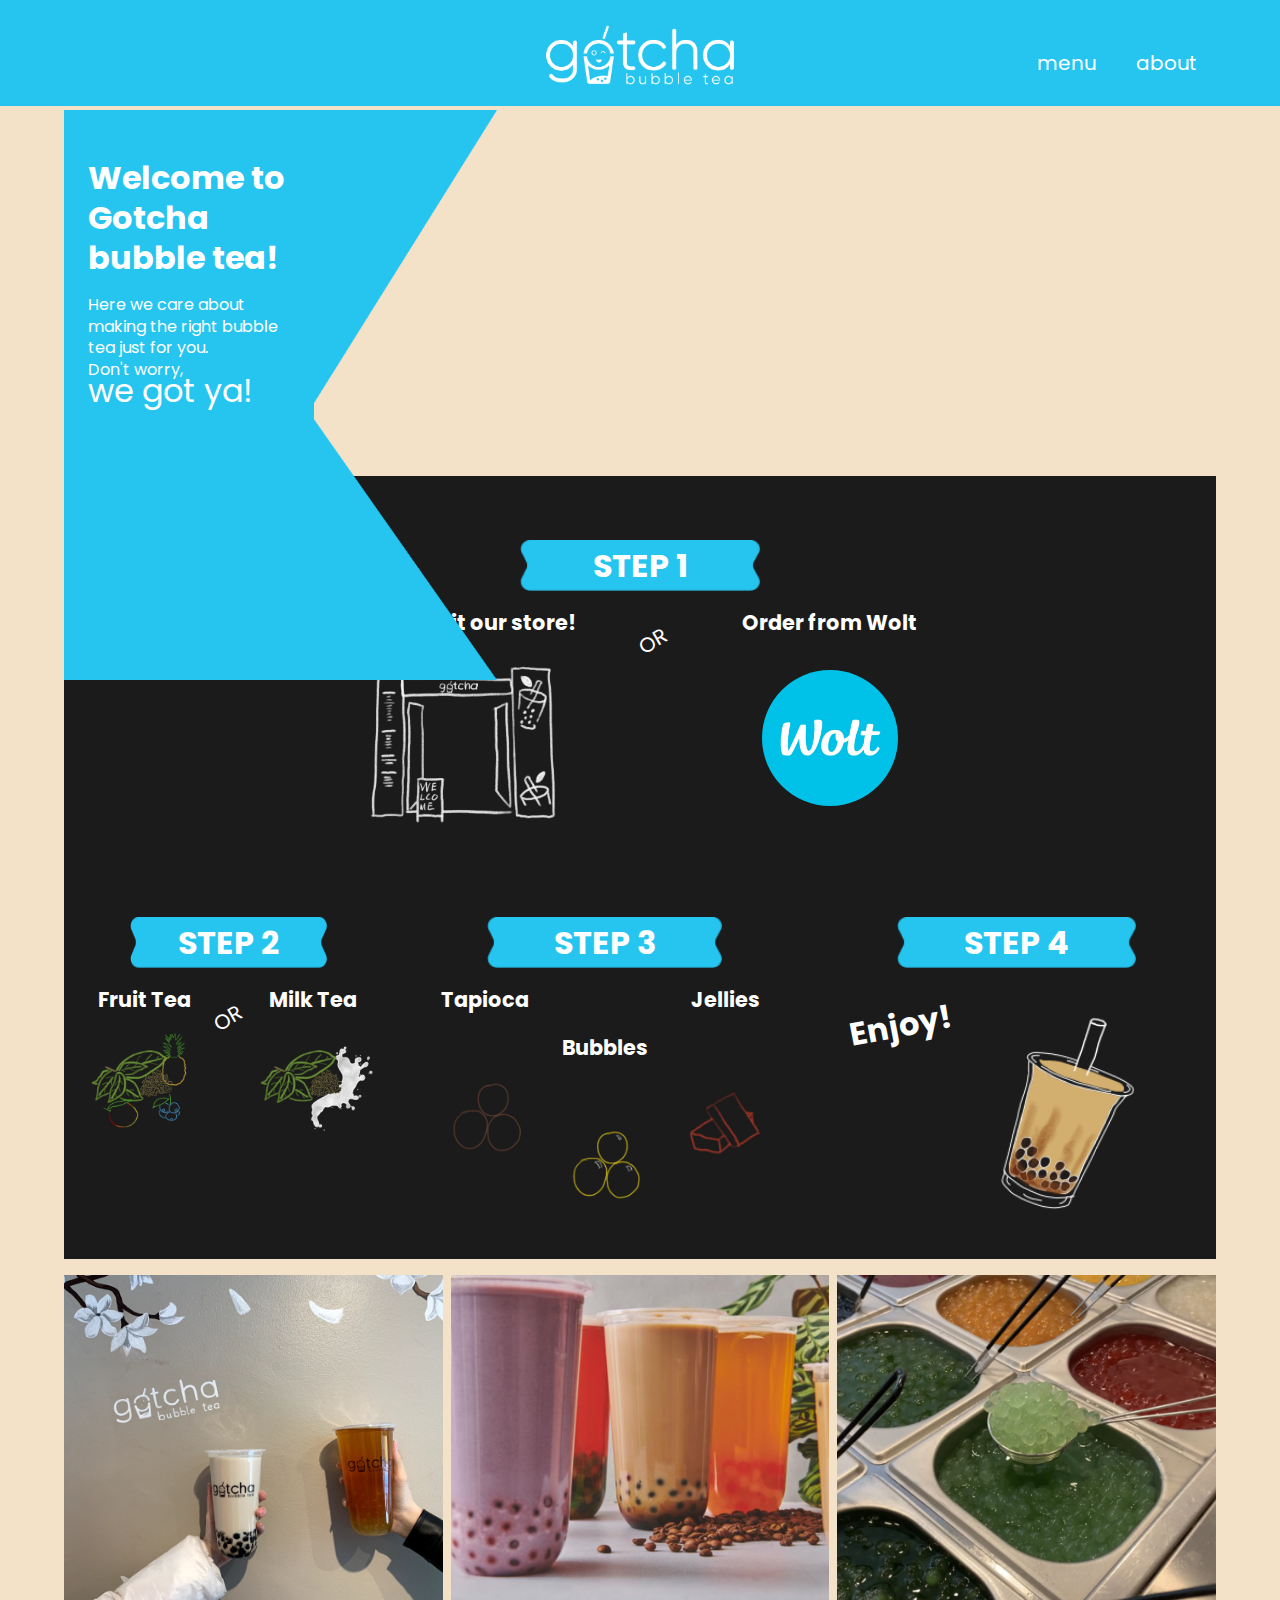
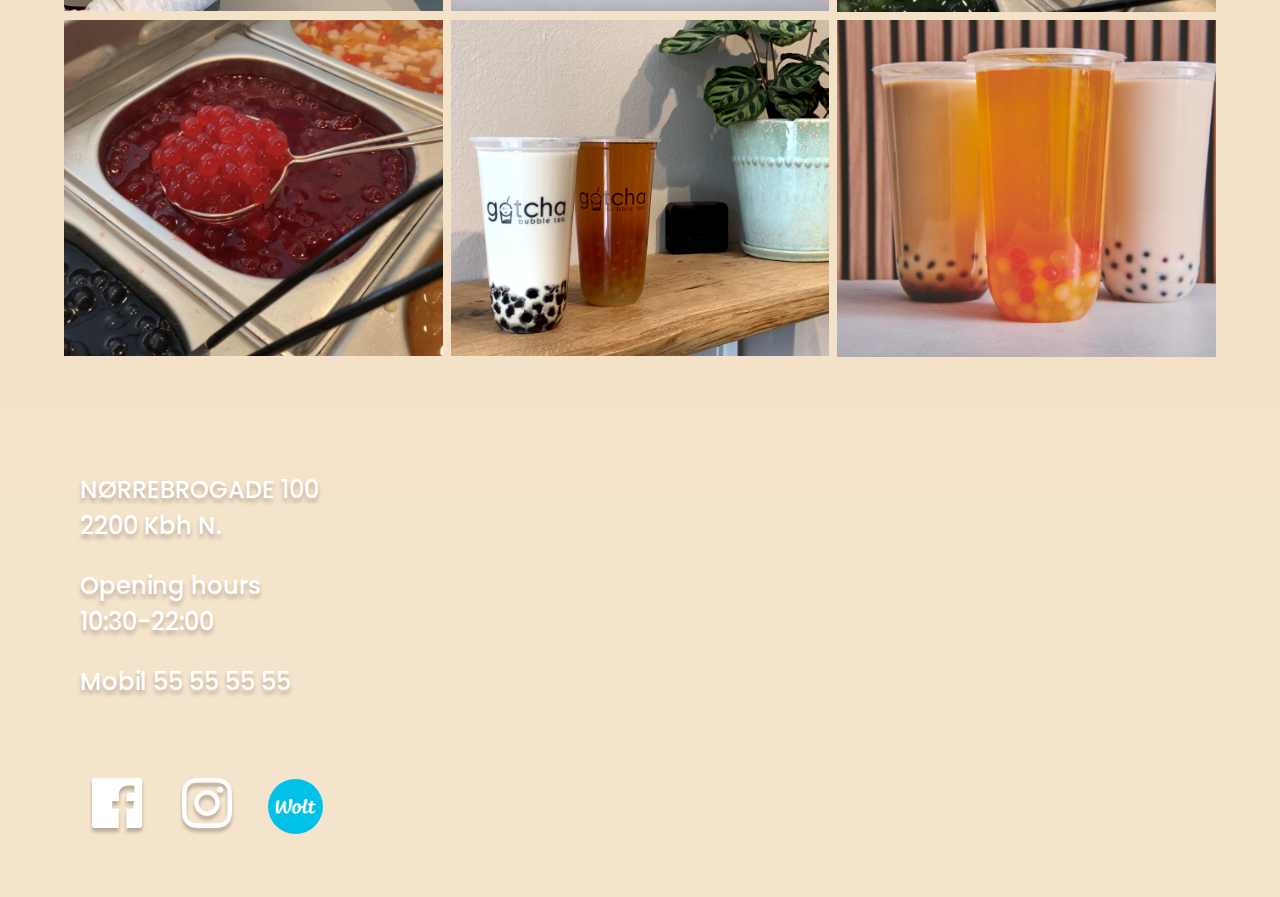
==== commit 804cf2b5: "additional step on front" ====
--- a/index.html
+++ b/index.html
@@ -50,6 +50,32 @@
           <div class="h_background h_step">
             <h2>Step 1</h2>
           </div>
+          <div class="gotcha_wolt">
+            <div>
+              <div class="">
+                <h3>Come visit our store!</h3>
+              </div>
+
+              <img src="images/gotcha_store.png" alt="gotcha store front" />
+            </div>
+            <span class="or">OR</span>
+            <div>
+              <div class="">
+                <h3>Order from Wolt</h3>
+              </div>
+              <a href="https://wolt.com/en/dnk/copenhagen/restaurant/gotchanb">
+                <img
+                  class="wolt_logo"
+                  src="images/wolt-logo.png"
+                  alt="wolt logo"
+              /></a>
+            </div>
+          </div>
+        </div>
+        <div class="steps step2">
+          <div class="h_background h_step">
+            <h2>Step 2</h2>
+          </div>
           <div class="fruit_milk">
             <div>
               <div class="">
@@ -68,9 +94,9 @@
           </div>
         </div>
 
-        <div class="steps step2">
+        <div class="steps step3">
           <div class="h_background h_step">
-            <h2>Step 2</h2>
+            <h2>Step 3</h2>
           </div>
           <div class="toppings">
             <div>
@@ -91,6 +117,7 @@
                 <h3>Jellies</h3>
               </div>
               <img
+                class="how_to_jelly"
                 src="images/raspberry_jelly.png"
                 alt="milk tea illustration"
               />
@@ -98,9 +125,9 @@
           </div>
         </div>
 
-        <div class="steps step3">
+        <div class="steps step4">
           <div class="h_background h_step">
-            <h2>Step 3</h2>
+            <h2>Step 4</h2>
           </div>
           <div class="enjoy">
             <h3>Enjoy!</h3>
@@ -134,7 +161,9 @@
         <div class="socials">
           <a href=""><img src="images/facebook.png" alt="facebook" /></a>
           <a href=""><img src="images/instagram.png" alt="instagram" /></a>
-          <a href=""><img src="images/wolt-logo.png" alt="wolt" /></a>
+          <a href=""
+            ><img class="wolt_logo" src="images/wolt-logo.png" alt="wolt"
+          /></a>
         </div>
         <div class="map">
           <iframe
--- a/style.css
+++ b/style.css
@@ -125,8 +125,21 @@
   padding: 3rem 0;
 }
 
-main .step1 {
-  width: 100%;
+main .gotcha_wolt {
+  display: flex;
+  flex-direction: row;
+  padding: 0 1rem 1.5rem;
+  width: 100%;
+  justify-content: space-around;
+}
+
+main .gotcha_wolt img {
+  width: 150px;
+}
+
+main .gotcha_wolt .wolt_logo {
+  border-radius: 100%;
+  padding: 1.5rem;
 }
 
 main .fruit_milk {
@@ -481,7 +494,11 @@
     padding: 2rem 1.5rem;
     width: 100%;
   }
-  
+
+  footer .wolt_logo {
+    width: 55px;
+    border-radius: 100%;
+  }
   footer .map {
     margin: 0 2rem;
   }
@@ -607,21 +624,69 @@
   z-index: 2;
   width: 250px;
   padding: 3rem 1.5rem;
-  line-height: 2rem;
+  line-height: 1.35rem;
 }
 
   /* HOW IT WORKS */
 
   main .how-it-works {
-    flex-direction: row;
+    display: grid;
+    grid-template-columns: 1fr 1fr 1fr;
+    justify-content: space-between;
     align-items: baseline;
-    padding: 3rem 3rem 1.5rem;
-  }
+    padding: 3rem 0 1.5rem;
+    gap: 1rem;
+    width: 100%;
+  }
+
+main .how-it-works .step1 {
+  grid-column: 1/4;
+  border-right: none;
+  /* border-bottom: 4px solid var(--white); */
+  margin: 1rem;
+}
+
+main .how-it-works .gotcha_wolt {
+  display: flex;
+  flex-direction: row;
+  justify-content:space-around;
+  width: 60%;
+  margin: 0 auto;
+}
+
+main .how-it-works .step1 img {
+
+  width: 200px;
+}
+
+main .how-it-works .step1 .wolt_logo {
+  padding: 2rem;
+  border-radius: 100%;
+}
+
+main .how-it-works .h_background {
+  min-width: 105px;
+  max-width: 240px;
+}
+
+main .how-it-works img {
+  width: 120px;
+}
+
+main .step3 img {
+  padding: 1rem;
+}
+
+main .step3 .how_to_jelly {
+  padding: 0rem;
+}
 
   main .step1,
   main .step2,
-  main .step3 {
-    width: 33%;
+  main .step3,
+  main .step4 {
+    /* width: 25%; */
+    /* border-right: 4px solid var(--white); */
   }
 
   main .enjoy img {
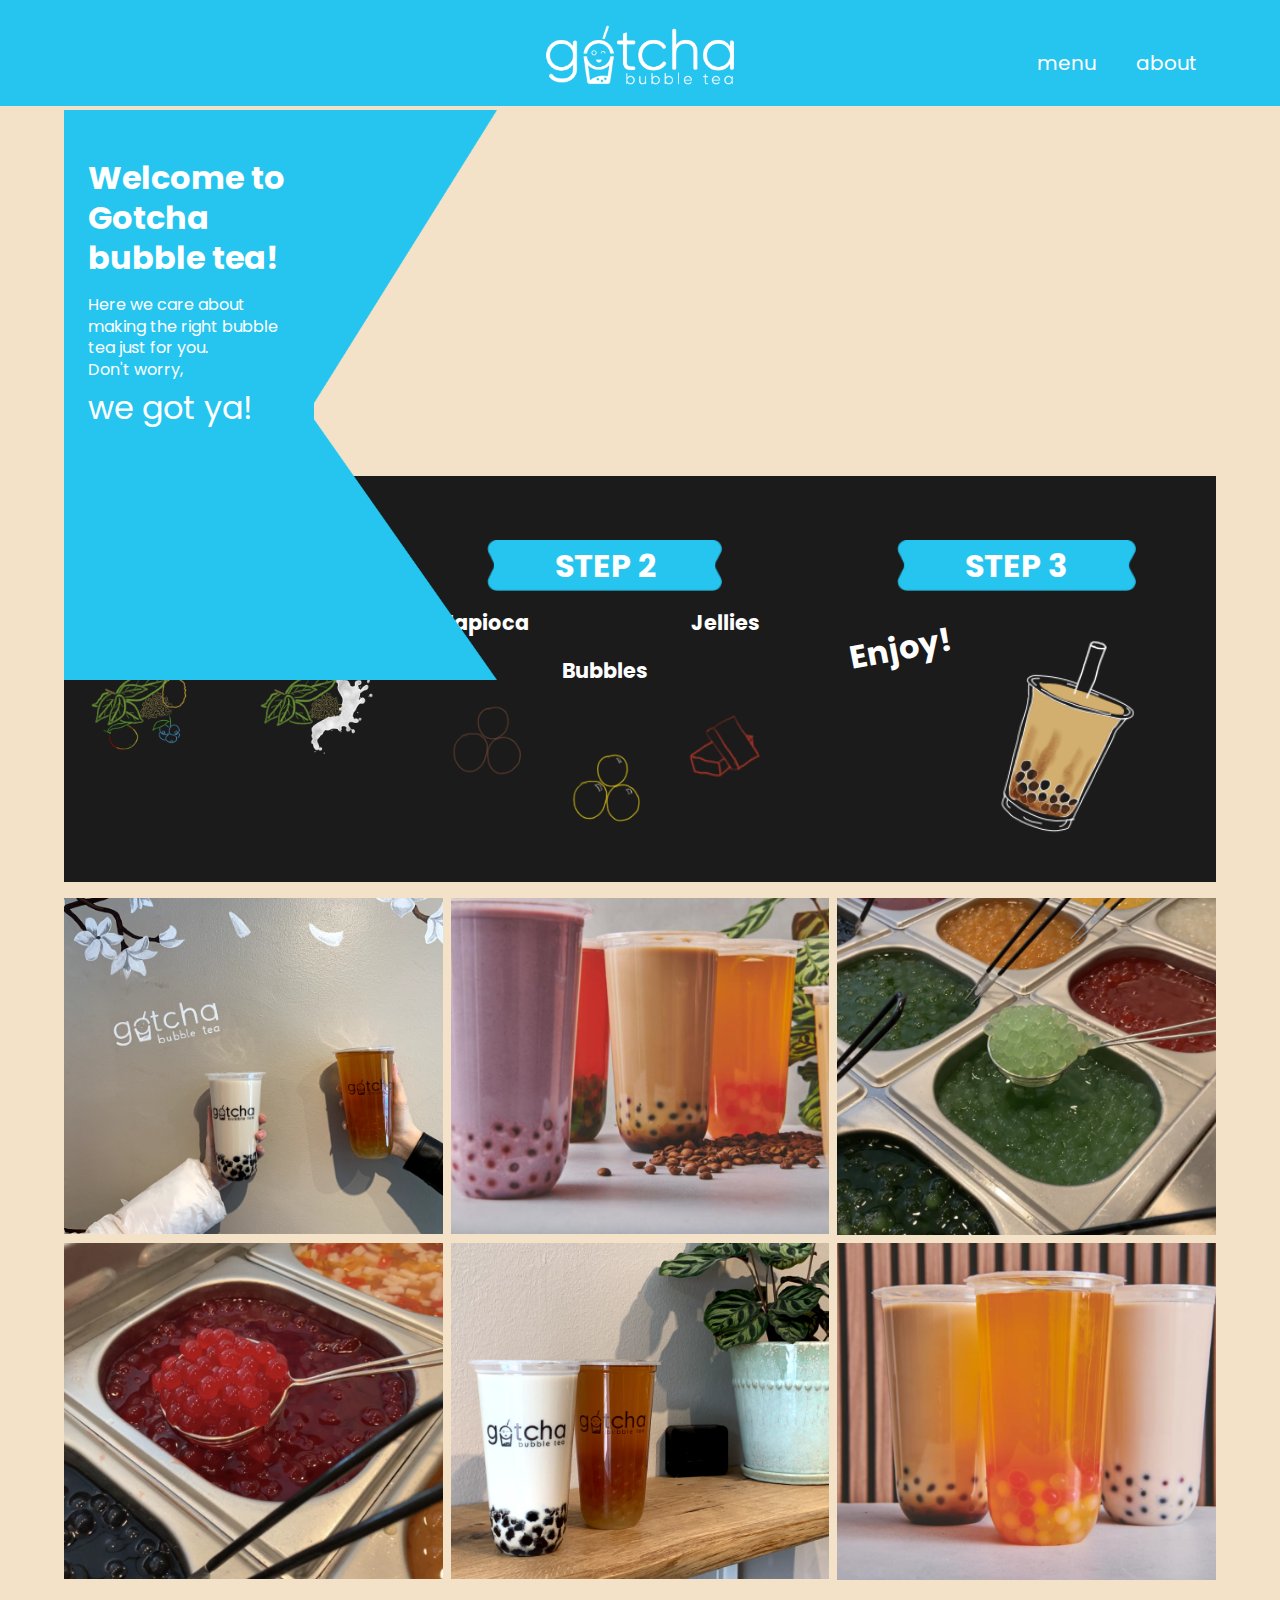
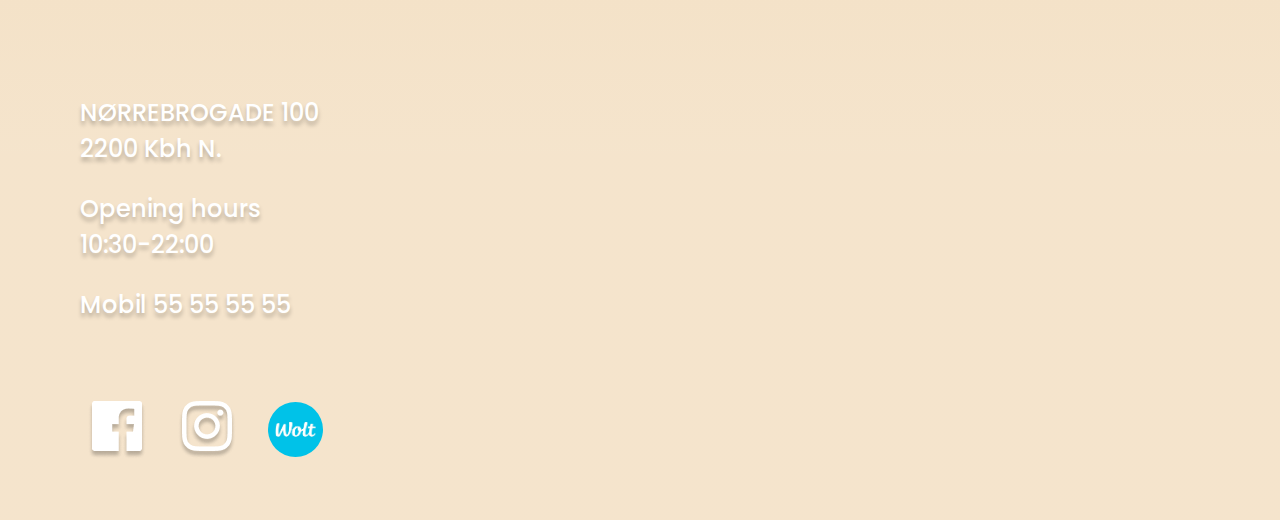
==== commit 6d868f67: "titles changed and front span moved" ====
--- a/index.html
+++ b/index.html
@@ -46,35 +46,9 @@
       <!--video END-->
 
       <div class="how-it-works">
-        <div class="steps step1">
+        <div class="steps step2">
           <div class="h_background h_step">
             <h2>Step 1</h2>
-          </div>
-          <div class="gotcha_wolt">
-            <div>
-              <div class="">
-                <h3>Come visit our store!</h3>
-              </div>
-
-              <img src="images/gotcha_store.png" alt="gotcha store front" />
-            </div>
-            <span class="or">OR</span>
-            <div>
-              <div class="">
-                <h3>Order from Wolt</h3>
-              </div>
-              <a href="https://wolt.com/en/dnk/copenhagen/restaurant/gotchanb">
-                <img
-                  class="wolt_logo"
-                  src="images/wolt-logo.png"
-                  alt="wolt logo"
-              /></a>
-            </div>
-          </div>
-        </div>
-        <div class="steps step2">
-          <div class="h_background h_step">
-            <h2>Step 2</h2>
           </div>
           <div class="fruit_milk">
             <div>
@@ -96,7 +70,7 @@
 
         <div class="steps step3">
           <div class="h_background h_step">
-            <h2>Step 3</h2>
+            <h2>Step 2</h2>
           </div>
           <div class="toppings">
             <div>
@@ -127,7 +101,7 @@
 
         <div class="steps step4">
           <div class="h_background h_step">
-            <h2>Step 4</h2>
+            <h2>Step 3</h2>
           </div>
           <div class="enjoy">
             <h3>Enjoy!</h3>
--- a/style.css
+++ b/style.css
@@ -627,6 +627,11 @@
   line-height: 1.35rem;
 }
 
+main .blue_overlay span {
+  position: absolute;
+top: 90%;
+}
+
   /* HOW IT WORKS */
 
   main .how-it-works {
